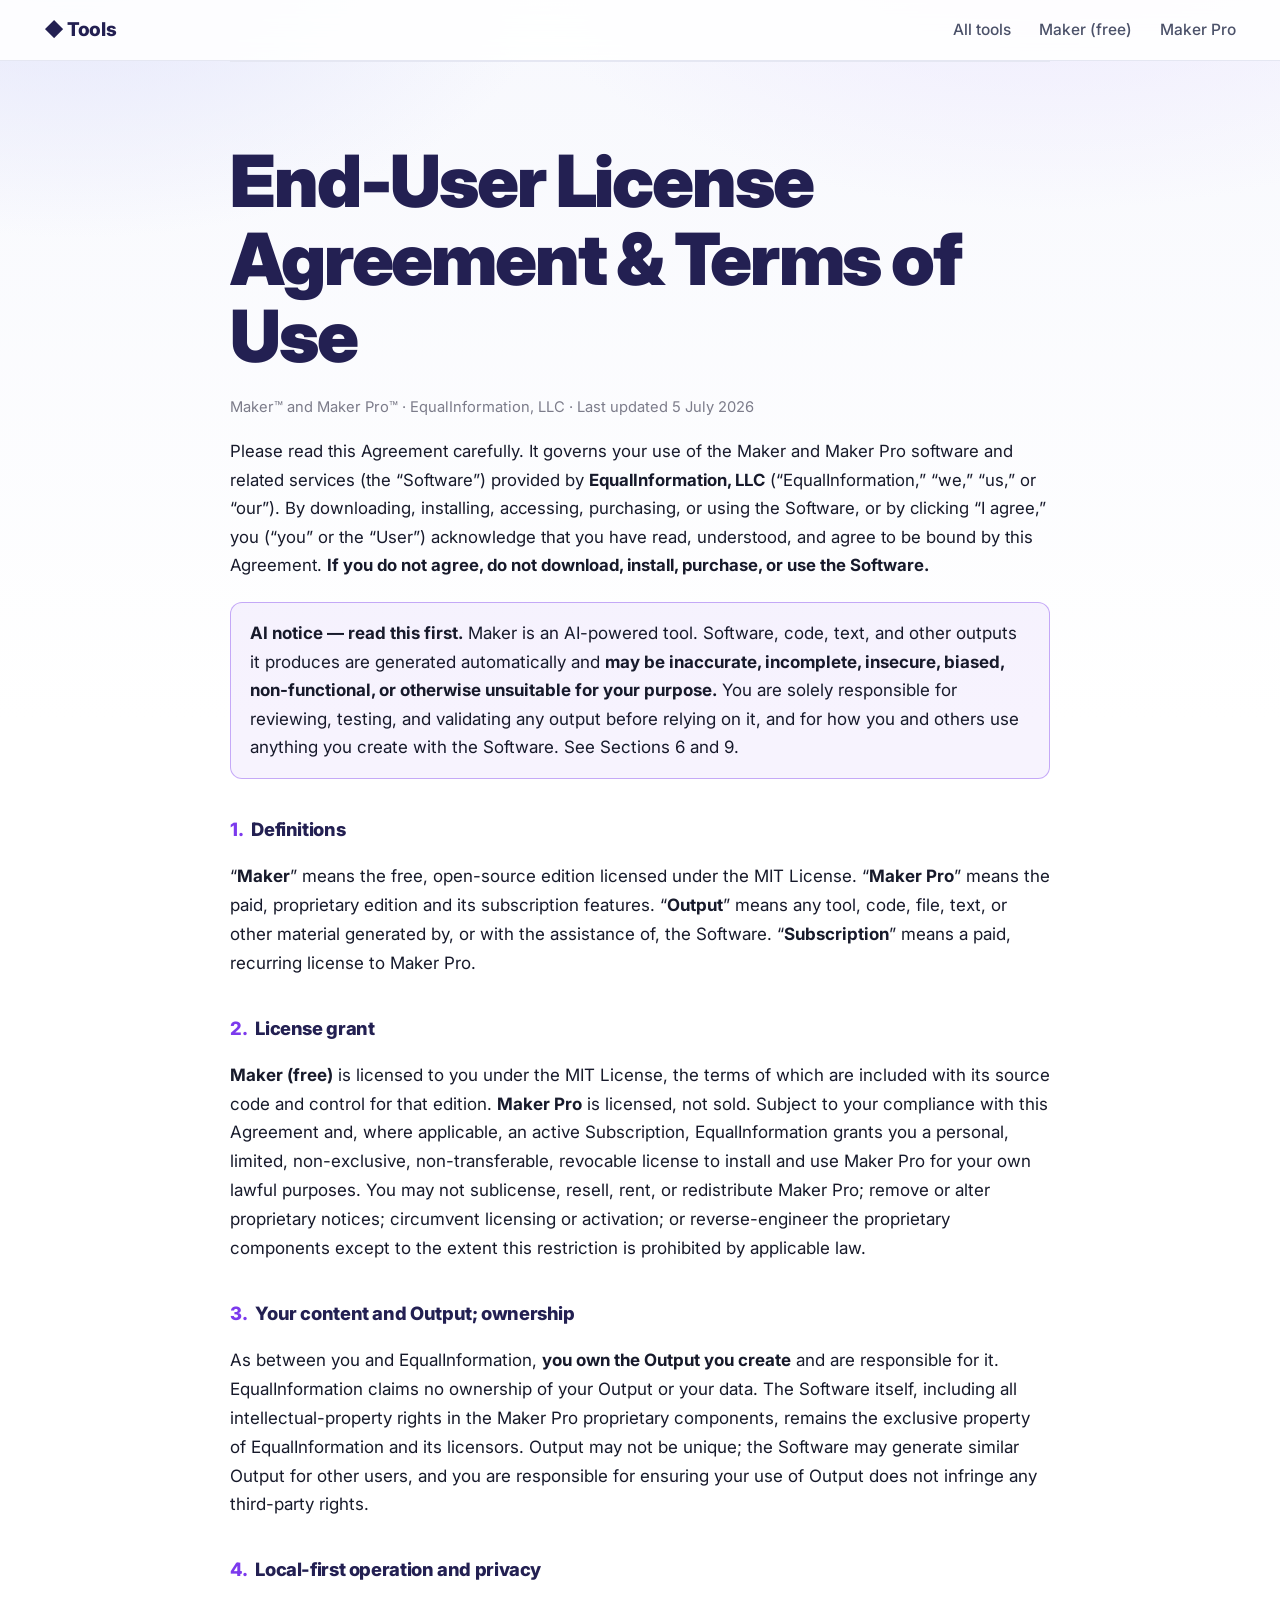
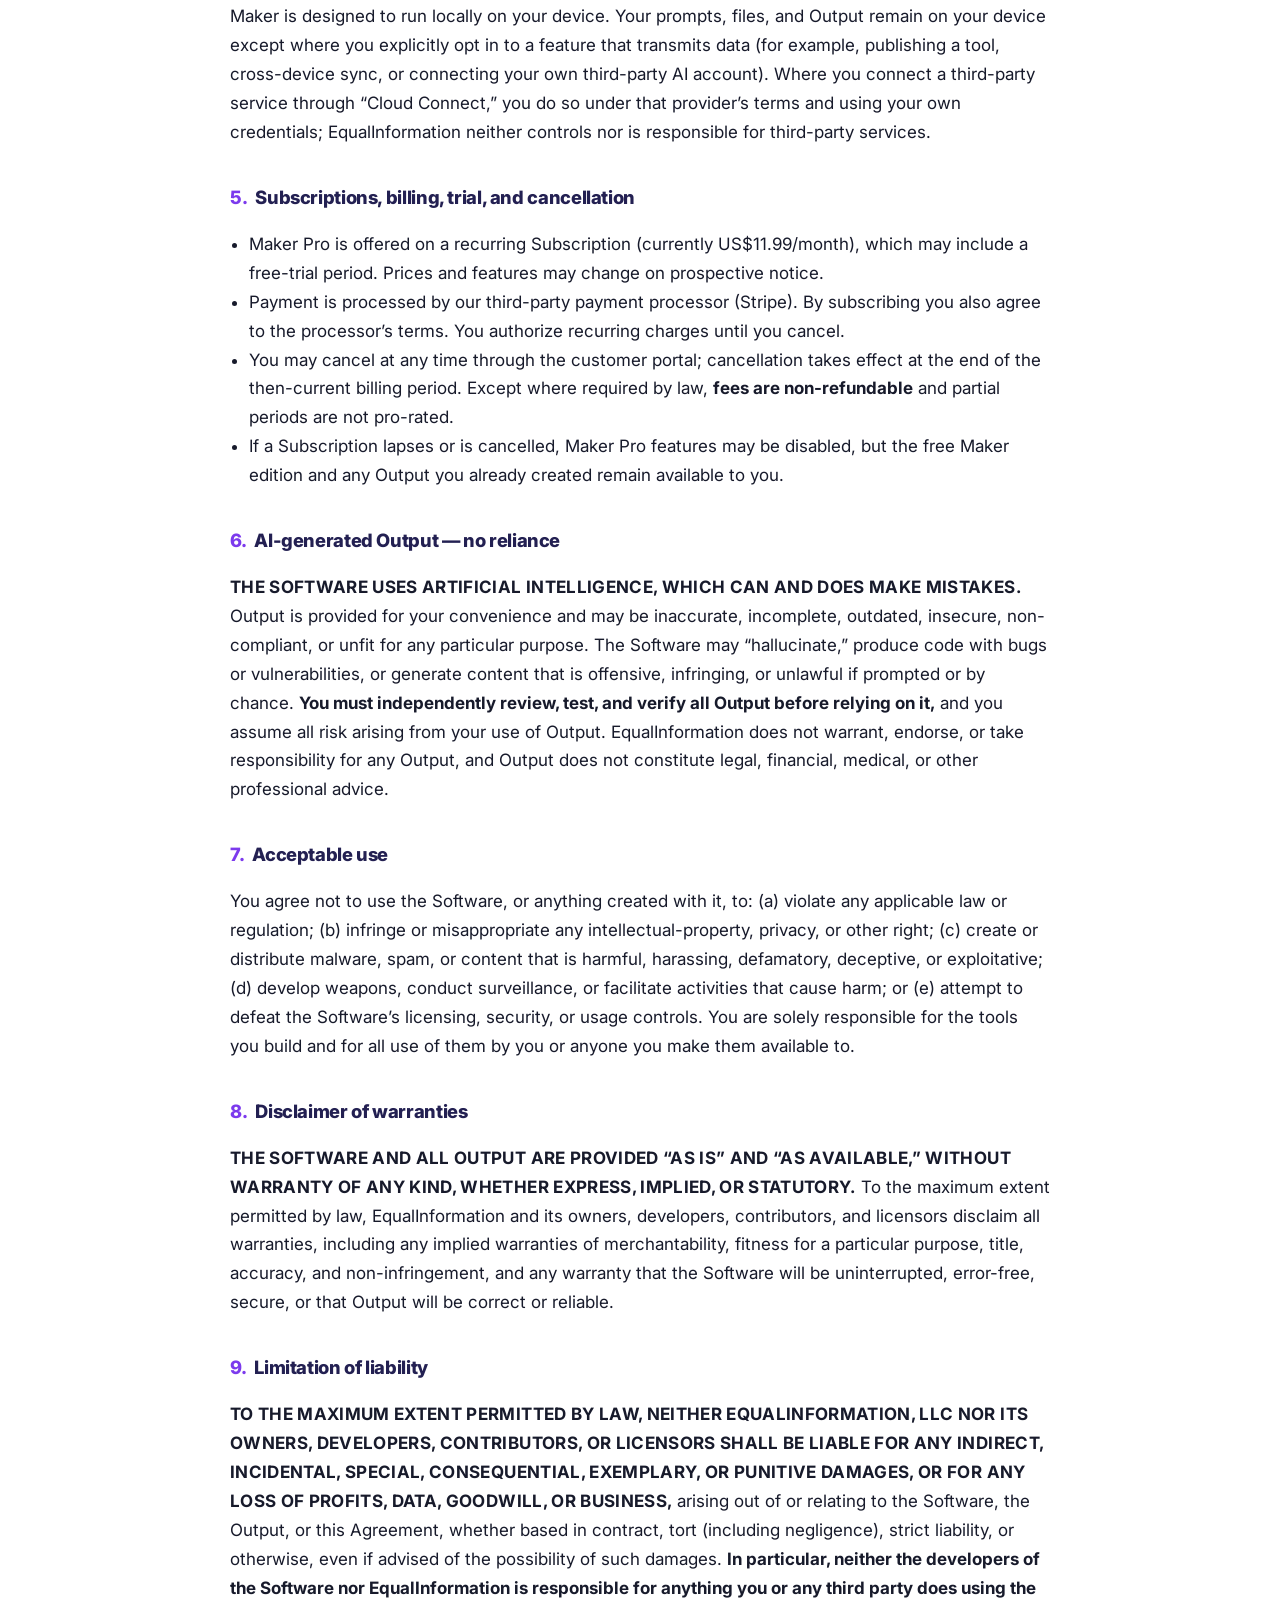
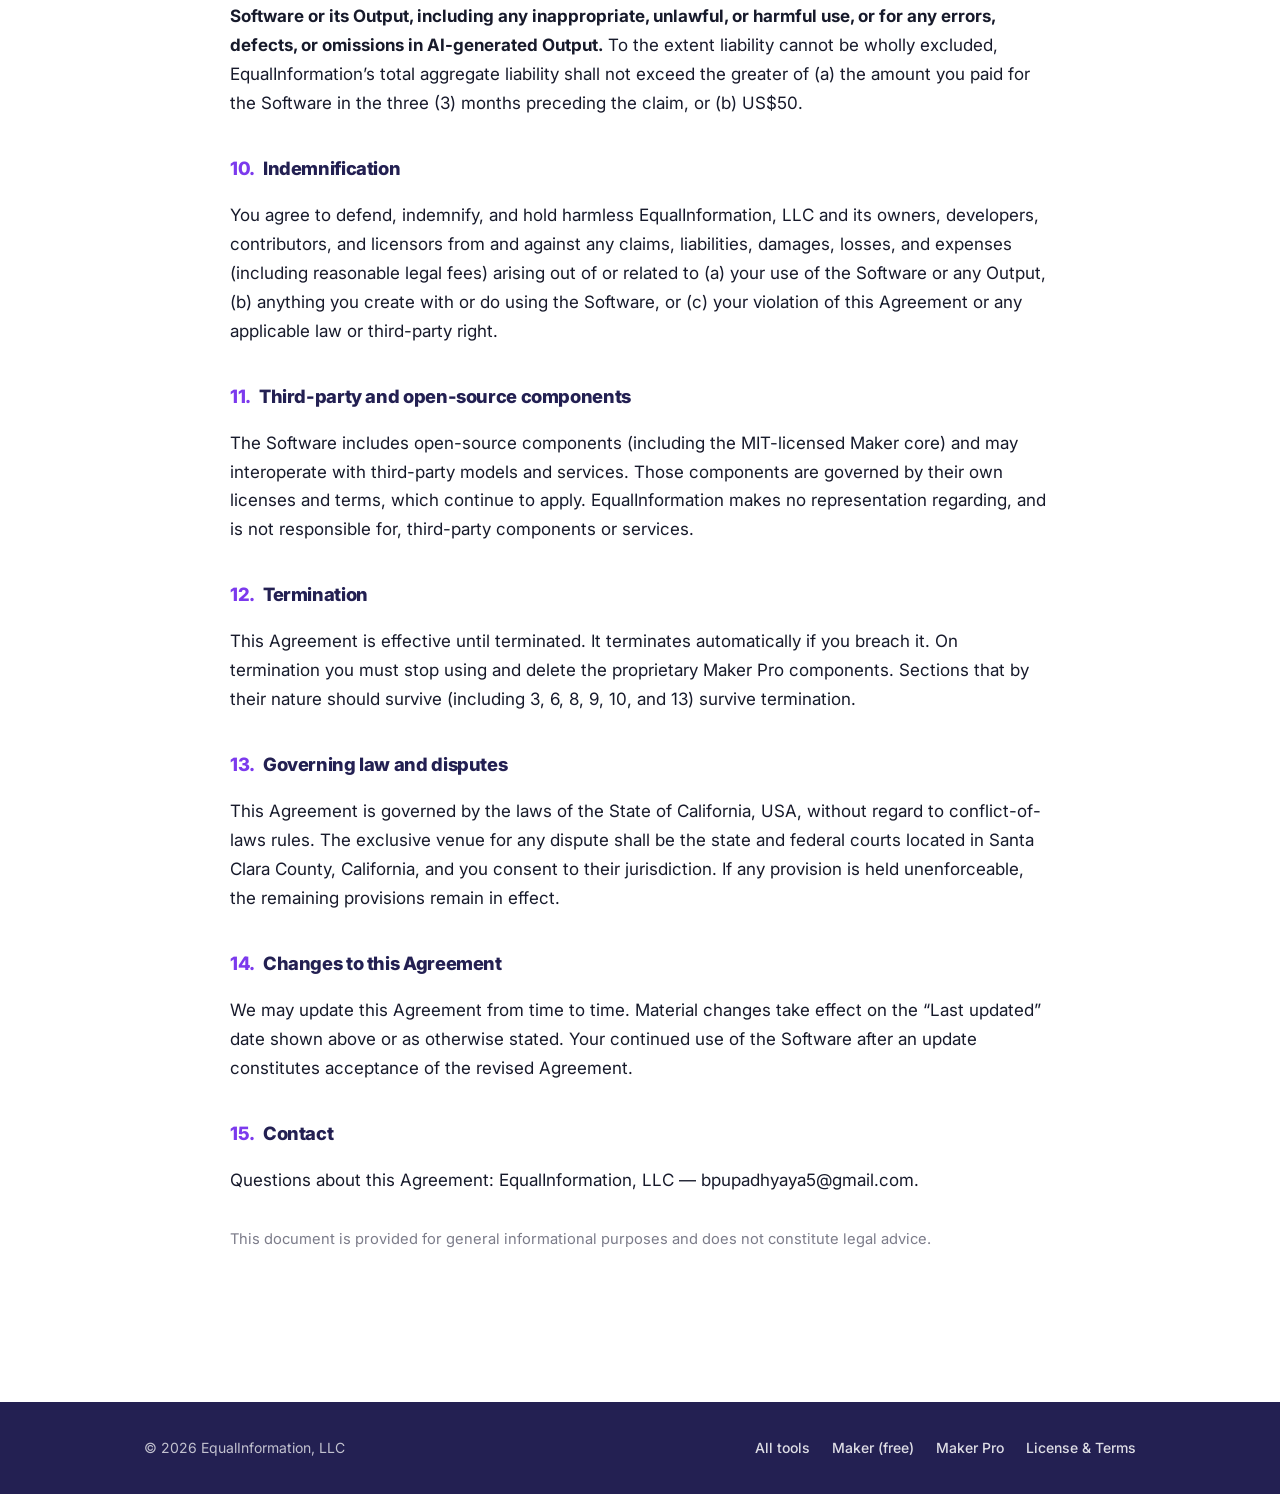
==== license.html @ f25baf40 "Add License Agreement & Terms (AI-first EULA) + link at purchase and in-app - license.html: professi" ====
<!doctype html>
<html lang="en">
<head>
  <meta charset="utf-8">
  <meta name="viewport" content="width=device-width, initial-scale=1">
  <title>Maker &amp; Maker Pro — License Agreement &amp; Terms</title>
  <meta name="description" content="End-User License Agreement and Terms of Use for Maker and Maker Pro by EqualInformation, LLC — including the AI-output disclaimer and limitation of liability.">
  <link rel="icon" href="data:image/svg+xml,%3Csvg xmlns='http://www.w3.org/2000/svg' viewBox='0 0 100 100'%3E%3Crect width='100' height='100' rx='22' fill='%234f46e5'/%3E%3Cpath d='M25 72V28l25 26 25-26v44' fill='none' stroke='white' stroke-width='9' stroke-linejoin='round' stroke-linecap='round'/%3E%3C/svg%3E">
  <link rel="preconnect" href="https://fonts.googleapis.com">
  <link rel="preconnect" href="https://fonts.gstatic.com" crossorigin>
  <link href="https://fonts.googleapis.com/css2?family=Inter:wght@400;500;600;700;800;900&display=swap" rel="stylesheet">
  <link rel="stylesheet" href="styles.css?v=3">
  <style>
    .legal { max-width: 820px; margin: 0 auto; }
    .legal h2 { margin-top: 2.2rem; font-size: 1.15rem; }
    .legal h2 .n { color: #7c3aed; margin-right: .5rem; }
    .legal p, .legal li { line-height: 1.7; }
    .legal ul { padding-left: 1.2rem; }
    .legal .lead { font-size: 1.05rem; }
    .legal .callout { border: 1px solid rgba(124,58,237,.4); background: rgba(124,58,237,.06);
      border-radius: 12px; padding: 1rem 1.2rem; margin: 1.4rem 0; }
    .legal .meta { color: #7c7c8a; font-size: .92rem; }
    .legal strong.caps { text-transform: uppercase; letter-spacing: .02em; }
  </style>
</head>
<body>
  <header class="nav">
    <a class="brand" href="/tools/">◆ Tools</a>
    <nav aria-label="Primary">
      <a href="index.html">All tools</a>
      <a href="maker.html">Maker (free)</a>
      <a href="maker-pro.html">Maker Pro</a>
    </nav>
  </header>

  <main>
    <section class="section legal">
      <h1>End-User License Agreement &amp; Terms of Use</h1>
      <p class="meta">Maker™ and Maker&nbsp;Pro™ · EqualInformation, LLC · Last updated 5 July 2026</p>

      <p class="lead">Please read this Agreement carefully. It governs your use of the Maker and
        Maker&nbsp;Pro software and related services (the “Software”) provided by
        <strong>EqualInformation, LLC</strong> (“EqualInformation,” “we,” “us,” or “our”). By
        downloading, installing, accessing, purchasing, or using the Software, or by clicking “I
        agree,” you (“you” or the “User”) acknowledge that you have read, understood, and agree to
        be bound by this Agreement. <strong>If you do not agree, do not download, install, purchase,
        or use the Software.</strong></p>

      <div class="callout">
        <strong>AI notice — read this first.</strong> Maker is an AI-powered tool. Software, code,
        text, and other outputs it produces are generated automatically and <strong>may be
        inaccurate, incomplete, insecure, biased, non-functional, or otherwise unsuitable for your
        purpose.</strong> You are solely responsible for reviewing, testing, and validating any
        output before relying on it, and for how you and others use anything you create with the
        Software. See Sections&nbsp;6 and&nbsp;9.
      </div>

      <h2><span class="n">1.</span>Definitions</h2>
      <p>“<strong>Maker</strong>” means the free, open-source edition licensed under the MIT License.
        “<strong>Maker&nbsp;Pro</strong>” means the paid, proprietary edition and its subscription
        features. “<strong>Output</strong>” means any tool, code, file, text, or other material
        generated by, or with the assistance of, the Software. “<strong>Subscription</strong>” means
        a paid, recurring license to Maker&nbsp;Pro.</p>

      <h2><span class="n">2.</span>License grant</h2>
      <p><strong>Maker (free)</strong> is licensed to you under the MIT License, the terms of which
        are included with its source code and control for that edition. <strong>Maker&nbsp;Pro</strong>
        is licensed, not sold. Subject to your compliance with this Agreement and, where applicable,
        an active Subscription, EqualInformation grants you a personal, limited, non-exclusive,
        non-transferable, revocable license to install and use Maker&nbsp;Pro for your own lawful
        purposes. You may not sublicense, resell, rent, or redistribute Maker&nbsp;Pro; remove or
        alter proprietary notices; circumvent licensing or activation; or reverse-engineer the
        proprietary components except to the extent this restriction is prohibited by applicable law.</p>

      <h2><span class="n">3.</span>Your content and Output; ownership</h2>
      <p>As between you and EqualInformation, <strong>you own the Output you create</strong> and are
        responsible for it. EqualInformation claims no ownership of your Output or your data. The
        Software itself, including all intellectual-property rights in the Maker&nbsp;Pro proprietary
        components, remains the exclusive property of EqualInformation and its licensors. Output may
        not be unique; the Software may generate similar Output for other users, and you are
        responsible for ensuring your use of Output does not infringe any third-party rights.</p>

      <h2><span class="n">4.</span>Local-first operation and privacy</h2>
      <p>Maker is designed to run locally on your device. Your prompts, files, and Output remain on
        your device except where you explicitly opt in to a feature that transmits data (for example,
        publishing a tool, cross-device sync, or connecting your own third-party AI account). Where
        you connect a third-party service through “Cloud Connect,” you do so under that provider’s
        terms and using your own credentials; EqualInformation neither controls nor is responsible
        for third-party services.</p>

      <h2><span class="n">5.</span>Subscriptions, billing, trial, and cancellation</h2>
      <ul>
        <li>Maker&nbsp;Pro is offered on a recurring Subscription (currently US$11.99/month), which
          may include a free-trial period. Prices and features may change on prospective notice.</li>
        <li>Payment is processed by our third-party payment processor (Stripe). By subscribing you
          also agree to the processor’s terms. You authorize recurring charges until you cancel.</li>
        <li>You may cancel at any time through the customer portal; cancellation takes effect at the
          end of the then-current billing period. Except where required by law, <strong>fees are
          non-refundable</strong> and partial periods are not pro-rated.</li>
        <li>If a Subscription lapses or is cancelled, Maker&nbsp;Pro features may be disabled, but the
          free Maker edition and any Output you already created remain available to you.</li>
      </ul>

      <h2><span class="n">6.</span>AI-generated Output — no reliance</h2>
      <p><strong class="caps">The Software uses artificial intelligence, which can and does make
        mistakes.</strong> Output is provided for your convenience and may be inaccurate, incomplete,
        outdated, insecure, non-compliant, or unfit for any particular purpose. The Software may
        “hallucinate,” produce code with bugs or vulnerabilities, or generate content that is
        offensive, infringing, or unlawful if prompted or by chance. <strong>You must independently
        review, test, and verify all Output before relying on it,</strong> and you assume all risk
        arising from your use of Output. EqualInformation does not warrant, endorse, or take
        responsibility for any Output, and Output does not constitute legal, financial, medical, or
        other professional advice.</p>

      <h2><span class="n">7.</span>Acceptable use</h2>
      <p>You agree not to use the Software, or anything created with it, to: (a) violate any
        applicable law or regulation; (b) infringe or misappropriate any intellectual-property,
        privacy, or other right; (c) create or distribute malware, spam, or content that is harmful,
        harassing, defamatory, deceptive, or exploitative; (d) develop weapons, conduct surveillance,
        or facilitate activities that cause harm; or (e) attempt to defeat the Software’s licensing,
        security, or usage controls. You are solely responsible for the tools you build and for all
        use of them by you or anyone you make them available to.</p>

      <h2><span class="n">8.</span>Disclaimer of warranties</h2>
      <p><strong class="caps">The Software and all Output are provided “as is” and “as available,”
        without warranty of any kind, whether express, implied, or statutory.</strong> To the
        maximum extent permitted by law, EqualInformation and its owners, developers, contributors,
        and licensors disclaim all warranties, including any implied warranties of merchantability,
        fitness for a particular purpose, title, accuracy, and non-infringement, and any warranty
        that the Software will be uninterrupted, error-free, secure, or that Output will be correct
        or reliable.</p>

      <h2><span class="n">9.</span>Limitation of liability</h2>
      <p><strong class="caps">To the maximum extent permitted by law, neither EqualInformation, LLC
        nor its owners, developers, contributors, or licensors shall be liable for any indirect,
        incidental, special, consequential, exemplary, or punitive damages, or for any loss of
        profits, data, goodwill, or business,</strong> arising out of or relating to the Software,
        the Output, or this Agreement, whether based in contract, tort (including negligence),
        strict liability, or otherwise, even if advised of the possibility of such damages.
        <strong>In particular, neither the developers of the Software nor EqualInformation is
        responsible for anything you or any third party does using the Software or its Output,
        including any inappropriate, unlawful, or harmful use, or for any errors, defects, or
        omissions in AI-generated Output.</strong> To the extent liability cannot be wholly
        excluded, EqualInformation’s total aggregate liability shall not exceed the greater of
        (a)&nbsp;the amount you paid for the Software in the three (3) months preceding the claim, or
        (b)&nbsp;US$50.</p>

      <h2><span class="n">10.</span>Indemnification</h2>
      <p>You agree to defend, indemnify, and hold harmless EqualInformation, LLC and its owners,
        developers, contributors, and licensors from and against any claims, liabilities, damages,
        losses, and expenses (including reasonable legal fees) arising out of or related to
        (a)&nbsp;your use of the Software or any Output, (b)&nbsp;anything you create with or do using
        the Software, or (c)&nbsp;your violation of this Agreement or any applicable law or
        third-party right.</p>

      <h2><span class="n">11.</span>Third-party and open-source components</h2>
      <p>The Software includes open-source components (including the MIT-licensed Maker core) and may
        interoperate with third-party models and services. Those components are governed by their own
        licenses and terms, which continue to apply. EqualInformation makes no representation
        regarding, and is not responsible for, third-party components or services.</p>

      <h2><span class="n">12.</span>Termination</h2>
      <p>This Agreement is effective until terminated. It terminates automatically if you breach it.
        On termination you must stop using and delete the proprietary Maker&nbsp;Pro components.
        Sections that by their nature should survive (including 3, 6, 8, 9, 10, and 13) survive
        termination.</p>

      <h2><span class="n">13.</span>Governing law and disputes</h2>
      <p>This Agreement is governed by the laws of the State of California, USA, without regard to
        conflict-of-laws rules. The exclusive venue for any dispute shall be the state and federal
        courts located in Santa Clara County, California, and you consent to their jurisdiction. If
        any provision is held unenforceable, the remaining provisions remain in effect.</p>

      <h2><span class="n">14.</span>Changes to this Agreement</h2>
      <p>We may update this Agreement from time to time. Material changes take effect on the “Last
        updated” date shown above or as otherwise stated. Your continued use of the Software after an
        update constitutes acceptance of the revised Agreement.</p>

      <h2><span class="n">15.</span>Contact</h2>
      <p>Questions about this Agreement: EqualInformation, LLC —
        <a href="mailto:bpupadhyaya5@gmail.com">bpupadhyaya5@gmail.com</a>.</p>

      <p class="meta" style="margin-top:2rem">This document is provided for general informational
        purposes and does not constitute legal advice.</p>
    </section>
  </main>

  <footer>
    <div class="foot-inner">
      <span>© 2026 EqualInformation, LLC</span>
      <nav aria-label="Footer">
        <a href="index.html">All tools</a>
        <a href="maker.html">Maker (free)</a>
        <a href="maker-pro.html">Maker Pro</a>
        <a href="license.html">License &amp; Terms</a>
      </nav>
    </div>
  </footer>
</body>
</html>
---- styles.css ----
/* EqualInformation Tools — brand stylesheet
   Light, professional. Palette: indigo (product) + violet (Pro) on paper. */

:root {
  --ink: #171a2b;
  --ink-soft: #4b5169;
  --ink-faint: #737a94;
  --indigo-900: #232052;
  --indigo-700: #3f3ac2;
  --indigo-600: #4f46e5;
  --indigo-100: #e5e7fb;
  --violet-700: #6d28d9;
  --violet-600: #7c3aed;
  --violet-100: #ede9fe;
  --green-700: #15803d;
  --green-100: #dcfce7;
  --paper: #ffffff;
  --paper-tint: #f7f8fd;
  --line: #e5e7f2;
  --radius: 16px;
  --shadow: 0 4px 24px rgba(35, 32, 82, 0.07);
  --shadow-lift: 0 14px 40px rgba(35, 32, 82, 0.13);
  --max: 1080px;
}
* { box-sizing: border-box; }
html { scroll-behavior: smooth; }
body {
  margin: 0;
  font-family: "Inter", system-ui, -apple-system, "Segoe UI", Roboto, sans-serif;
  font-size: 17px; line-height: 1.68;
  color: var(--ink);
  background: var(--paper);
  -webkit-font-smoothing: antialiased;
}
a { color: inherit; text-decoration: none; }
code {
  background: var(--paper-tint); border: 1px solid var(--line); border-radius: 6px;
  padding: 1px 6px; font-size: 0.88em; color: var(--indigo-700);
  font-family: ui-monospace, "SF Mono", Menlo, Consolas, monospace;
}
em { font-style: italic; }

/* nav */
.nav {
  position: sticky; top: 0; z-index: 10;
  display: flex; align-items: center; justify-content: space-between;
  padding: 14px clamp(18px, 5vw, 44px);
  background: rgba(255,255,255,0.88); backdrop-filter: blur(12px);
  border-bottom: 1px solid var(--line);
}
.brand { font-weight: 800; letter-spacing: -0.02em; font-size: 19px; color: var(--indigo-900); }
.nav nav { display: flex; gap: clamp(14px, 3vw, 28px); align-items: center; }
.nav nav a { color: var(--ink-soft); font-size: 15.5px; font-weight: 500; }
.nav nav a:hover { color: var(--indigo-600); }

main { max-width: var(--max); margin: 0 auto; padding: 0 clamp(18px, 5vw, 44px); }

/* hero */
.hero {
  padding: clamp(64px, 11vw, 118px) 0 clamp(44px, 7vw, 72px);
  position: relative;
}
body::before {
  content: ""; position: absolute; inset: 0 0 auto 0; height: 720px; z-index: -1;
  background:
    radial-gradient(900px 480px at 82% -12%, var(--violet-100) 0%, transparent 62%),
    radial-gradient(820px 460px at 6% -4%, var(--indigo-100) 0%, transparent 58%),
    linear-gradient(180deg, var(--paper-tint), var(--paper));
}
.eyebrow {
  display: inline-block; font-size: 12.5px; font-weight: 700; letter-spacing: 0.09em;
  text-transform: uppercase; color: var(--indigo-700);
  background: var(--indigo-100); border-radius: 999px; padding: 5px 15px; margin: 0 0 18px;
}
h1 {
  font-size: clamp(42px, 7vw, 72px); line-height: 1.08; letter-spacing: -0.03em;
  margin: 0 0 20px; font-weight: 900; color: var(--indigo-900);
}
.grad {
  background: linear-gradient(100deg, var(--indigo-600), var(--violet-600));
  -webkit-background-clip: text; background-clip: text; color: transparent;
}
.lede { font-size: clamp(18px, 2.5vw, 23px); color: var(--ink-soft); max-width: 640px; margin: 0 0 30px; }
.cta { display: flex; gap: 12px; flex-wrap: wrap; }
.btn {
  display: inline-block; padding: 14px 28px; border-radius: 12px; font-weight: 700; font-size: 16px;
  border: 1px solid transparent; transition: transform .13s, box-shadow .13s, background .13s, border-color .13s;
}
.btn.primary { background: var(--indigo-600); color: #fff; box-shadow: 0 8px 26px rgba(79,70,229,0.30); }
.btn.primary:hover { background: var(--indigo-700); transform: translateY(-2px); box-shadow: 0 12px 32px rgba(79,70,229,0.38); }
.btn.ghost { border-color: var(--line); color: var(--indigo-900); background: #fff; box-shadow: var(--shadow); }
.btn.ghost:hover { border-color: var(--indigo-600); color: var(--indigo-700); transform: translateY(-2px); }

/* sections */
.section { padding: clamp(48px, 7vw, 80px) 0; border-top: 1px solid var(--line); }
.section h2 {
  font-size: clamp(30px, 4.5vw, 42px); letter-spacing: -0.02em; margin: 0 0 10px;
  font-weight: 800; color: var(--indigo-900);
}
.section h2 + .grid, .section h2 + p + .grid { margin-top: 28px; }
.muted { color: var(--ink-soft); max-width: 720px; margin: 0 0 8px; }
.center { text-align: center; margin-left: auto; margin-right: auto; }

/* grid + cards */
.grid { display: grid; grid-template-columns: repeat(2, 1fr); gap: 22px; }
.grid.three { grid-template-columns: repeat(3, 1fr); }
@media (max-width: 860px) { .grid.three { grid-template-columns: repeat(2, 1fr); } }
@media (max-width: 640px) { .grid, .grid.three { grid-template-columns: 1fr; } }

.card {
  display: block; padding: 28px; border-radius: var(--radius); border: 1px solid var(--line);
  background: #fff; box-shadow: var(--shadow);
  transition: transform .14s, border-color .14s, box-shadow .14s;
}
.card:hover { transform: translateY(-4px); border-color: rgba(79,70,229,0.45); box-shadow: var(--shadow-lift); }
.card.soon { background: var(--paper-tint); box-shadow: none; }
.card.soon:hover { transform: none; border-color: var(--line); }
.card.wide { grid-column: 1 / -1; }
.card h3 { margin: 4px 0 8px; font-size: 24px; font-weight: 800; letter-spacing: -0.01em; color: var(--indigo-900); }
.card p { color: var(--ink-soft); margin: 0 0 16px; font-size: 16.5px; }
.card-top { display: flex; align-items: center; justify-content: space-between; margin-bottom: 16px; }
.card-link { color: var(--indigo-600); font-weight: 700; font-size: 15px; }
.card-link.dim { color: var(--ink-faint); }

.logo {
  display: grid; place-items: center; width: 46px; height: 46px; border-radius: 12px;
  font-weight: 800; font-size: 22px; color: #fff;
  background: linear-gradient(135deg, var(--indigo-600), var(--violet-600));
  box-shadow: 0 6px 18px rgba(79,70,229,0.3);
}
.logo.dim { background: #fff; border: 1px solid var(--line); color: var(--ink-faint); box-shadow: none; }
.logo.big { width: 78px; height: 78px; border-radius: 20px; font-size: 38px; margin: 0 auto 20px; }

.badges { display: flex; gap: 6px; flex-wrap: wrap; }
.badges.center { justify-content: center; margin-bottom: 18px; }
.badge {
  font-size: 13px; font-weight: 600; letter-spacing: 0.02em; padding: 4px 12px;
  border-radius: 999px; border: 1px solid var(--line); color: var(--ink-soft); background: #fff;
}
.badge.free { color: var(--green-700); border-color: transparent; background: var(--green-100); }
.badge.pro { color: var(--violet-700); border-color: transparent; background: var(--violet-100); }

/* values */
.value {
  padding: 24px; border-radius: var(--radius); border: 1px solid var(--line);
  background: #fff; box-shadow: var(--shadow);
}
.value h4 { margin: 0 0 8px; font-size: 18.5px; font-weight: 700; color: var(--indigo-900); }
.value p { margin: 0; color: var(--ink-soft); font-size: 16px; }

/* product page */
.hero.product { text-align: center; padding-bottom: clamp(32px, 5vw, 56px); }
.hero.product .lede { margin-left: auto; margin-right: auto; }
.hero.product .cta { justify-content: center; }

/* download */
.download .grid { margin-top: 26px; }
.dl {
  display: block; text-align: center; padding: 28px 22px; border-radius: var(--radius);
  border: 1px solid var(--line); background: #fff; box-shadow: var(--shadow);
  transition: transform .14s, border-color .14s, box-shadow .14s;
}
.dl:hover { transform: translateY(-3px); border-color: rgba(79,70,229,0.45); box-shadow: var(--shadow-lift); }
.dl .os {
  display: grid; place-items: center; width: 44px; height: 44px; margin: 0 auto 12px;
  border-radius: 12px; background: var(--indigo-100); font-size: 21px;
}
.dl h4 { margin: 0 0 4px; font-size: 20px; font-weight: 700; color: var(--indigo-900); }
.dl p { margin: 0 0 14px; color: var(--ink-soft); font-size: 15px; }
.note { margin-top: 22px; font-size: 15px; color: var(--ink-faint); max-width: 680px; }
.note a { color: var(--indigo-600); font-weight: 600; }
.muted a { color: var(--indigo-600); font-weight: 600; }

/* pro banner */
.pro-card {
  display: block; text-align: center; padding: 48px 32px; border-radius: 20px;
  background: linear-gradient(120deg, var(--indigo-900), var(--violet-700));
  color: #fff; box-shadow: 0 18px 50px rgba(35,32,82,0.28);
  transition: transform .14s, box-shadow .14s;
}
a.pro-card:hover { transform: translateY(-3px); box-shadow: 0 24px 60px rgba(35,32,82,0.36); }
.pro-card .badge.pro { background: rgba(255,255,255,0.16); color: #e9d5ff; }
.pro-card h3 { font-size: 30px; margin: 14px 0 10px; font-weight: 800; letter-spacing: -0.01em; }
.pro-card p { color: rgba(255,255,255,0.85); max-width: 640px; margin: 0 auto 18px; }
.pro-card strong { color: #fff; }
.pro-card .card-link { color: #dcd2ff; }

/* pro identity */
.pro-logo { background: linear-gradient(135deg, var(--violet-600), #c026d3); box-shadow: 0 6px 18px rgba(124,58,237,0.32); }
.pro-grad { background: linear-gradient(100deg, var(--violet-600), #c026d3); -webkit-background-clip: text; background-clip: text; color: transparent; }
.pro-btn { background: var(--violet-600); box-shadow: 0 8px 26px rgba(124,58,237,0.32); }
.pro-btn:hover { background: var(--violet-700); box-shadow: 0 12px 32px rgba(124,58,237,0.4); }
.pro-link { color: var(--violet-600); }
.card.pro-card-mini:hover { border-color: rgba(124,58,237,0.5); }
.badge.soon-badge { color: var(--ink-soft); }

/* feature group subheads */
.subhead {
  display: table; margin: 36px 0 16px; font-size: 12.5px; letter-spacing: 0.09em;
  text-transform: uppercase; color: var(--violet-700); font-weight: 700;
  background: var(--violet-100); border-radius: 999px; padding: 5px 15px;
}

/* code block */
.code-block {
  max-width: 640px; margin: 22px auto 16px; padding: 20px 24px; border-radius: 14px;
  background: #191d33; overflow-x: auto; text-align: left;
  box-shadow: 0 14px 36px rgba(35,32,82,0.22);
}
.code-block code {
  display: block; background: none; border: 0; padding: 0; font-size: 14px; line-height: 1.75;
  color: #7ee787; white-space: pre;
}

/* pricing */
.plans { align-items: stretch; margin-top: 28px; }
.plan {
  display: flex; flex-direction: column; padding: 32px 28px; border-radius: var(--radius);
  border: 1px solid var(--line); background: #fff; box-shadow: var(--shadow);
}
.plan.hot { border-color: rgba(124,58,237,0.5); box-shadow: 0 18px 48px rgba(124,58,237,0.16); position: relative; }
.plan .badge { align-self: flex-start; margin-bottom: 10px; }
.plan h3 { margin: 0 0 6px; font-size: 23px; font-weight: 800; color: var(--indigo-900); }
.plan .price { font-size: 40px; font-weight: 900; letter-spacing: -0.03em; margin: 0 0 16px; color: var(--indigo-900); }
.plan .price span { font-size: 14px; font-weight: 500; color: var(--ink-faint); letter-spacing: 0; }
.plan ul { list-style: none; margin: 0 0 24px; padding: 0; color: var(--ink-soft); font-size: 16px; flex: 1; }
.plan ul li { padding: 6px 0 6px 28px; position: relative; }
.plan ul li::before { content: "✓"; position: absolute; left: 2px; color: var(--green-700); font-weight: 800; }
.plan.hot ul li::before { color: var(--violet-600); }
.btn.full { display: block; text-align: center; }

/* footer */
footer { background: var(--indigo-900); margin-top: 56px; }
.foot-inner {
  max-width: var(--max); margin: 0 auto; padding: 34px clamp(18px, 5vw, 44px);
  display: flex; align-items: center; justify-content: space-between;
  color: rgba(255,255,255,0.72); font-size: 14px; flex-wrap: wrap; gap: 14px;
}
.foot-inner nav { display: flex; gap: 22px; }
.foot-inner a { color: rgba(255,255,255,0.85); font-weight: 500; }
.foot-inner a:hover { color: #fff; }
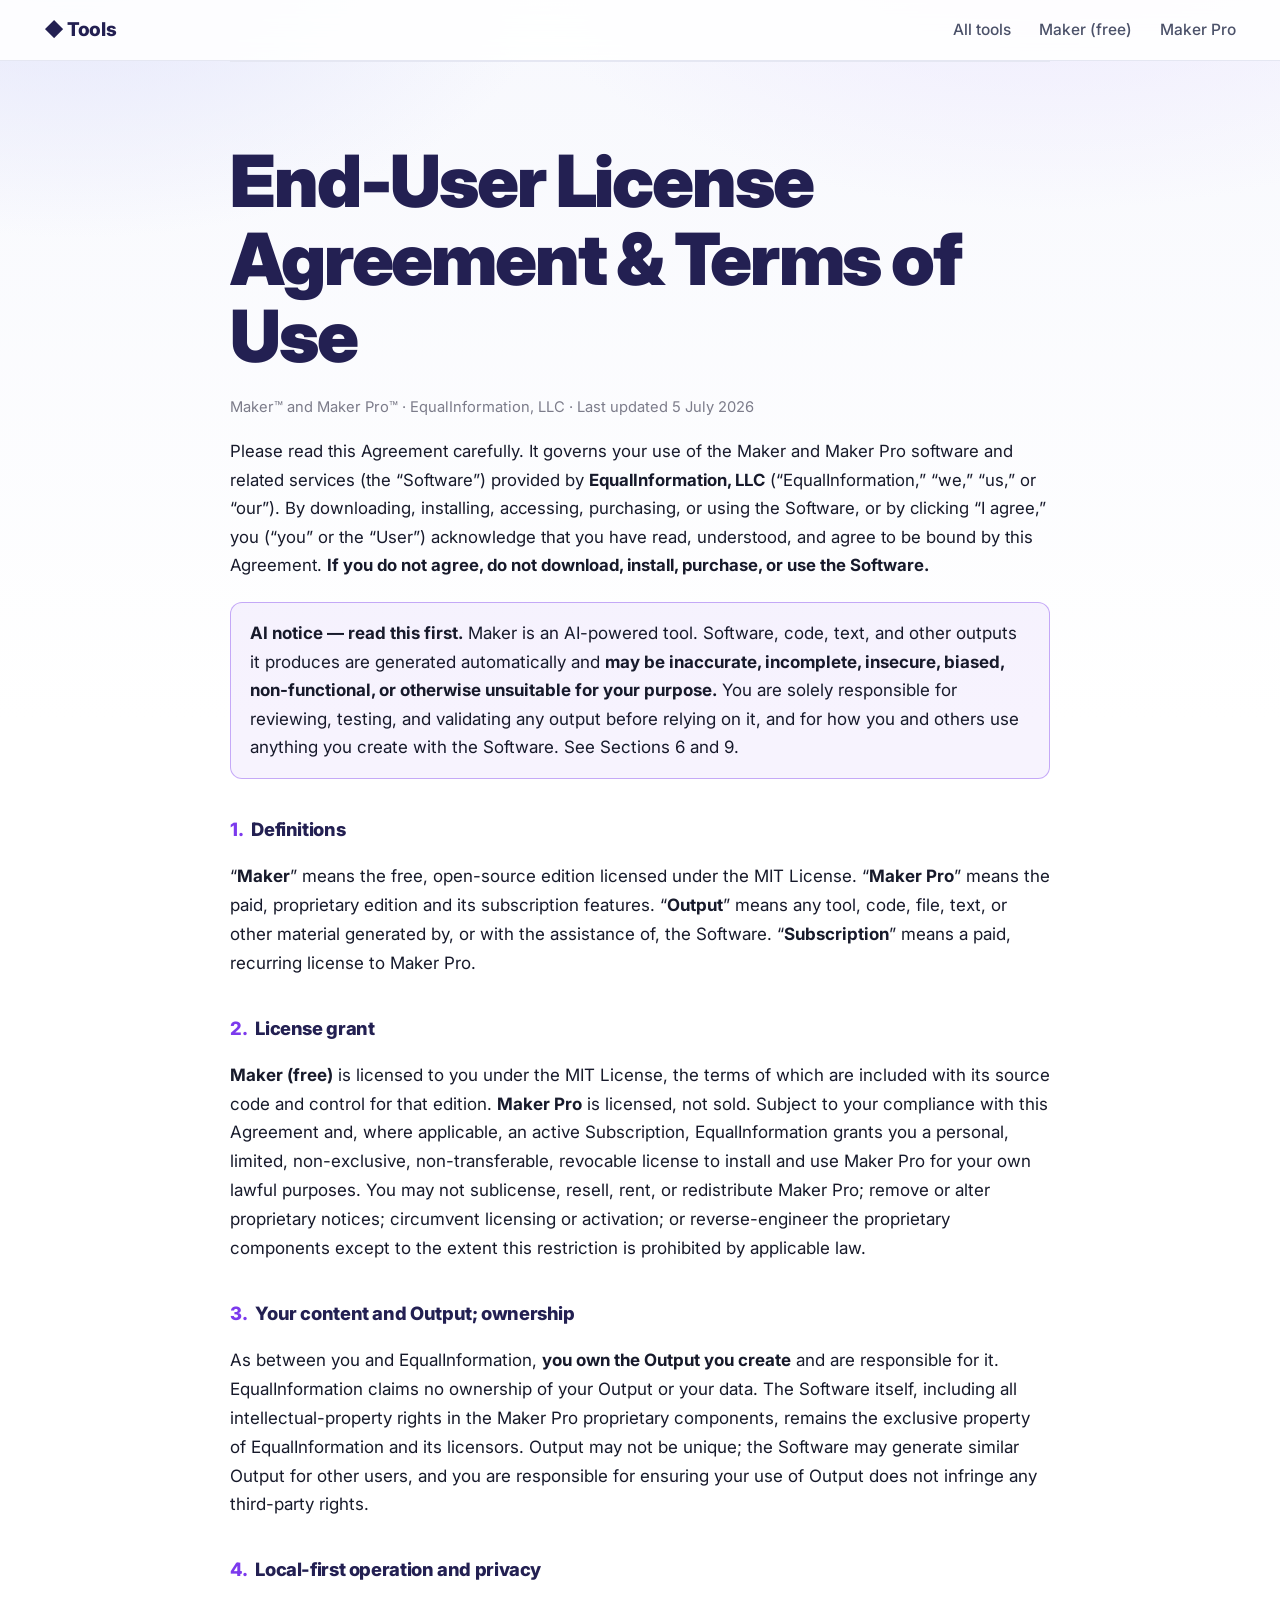
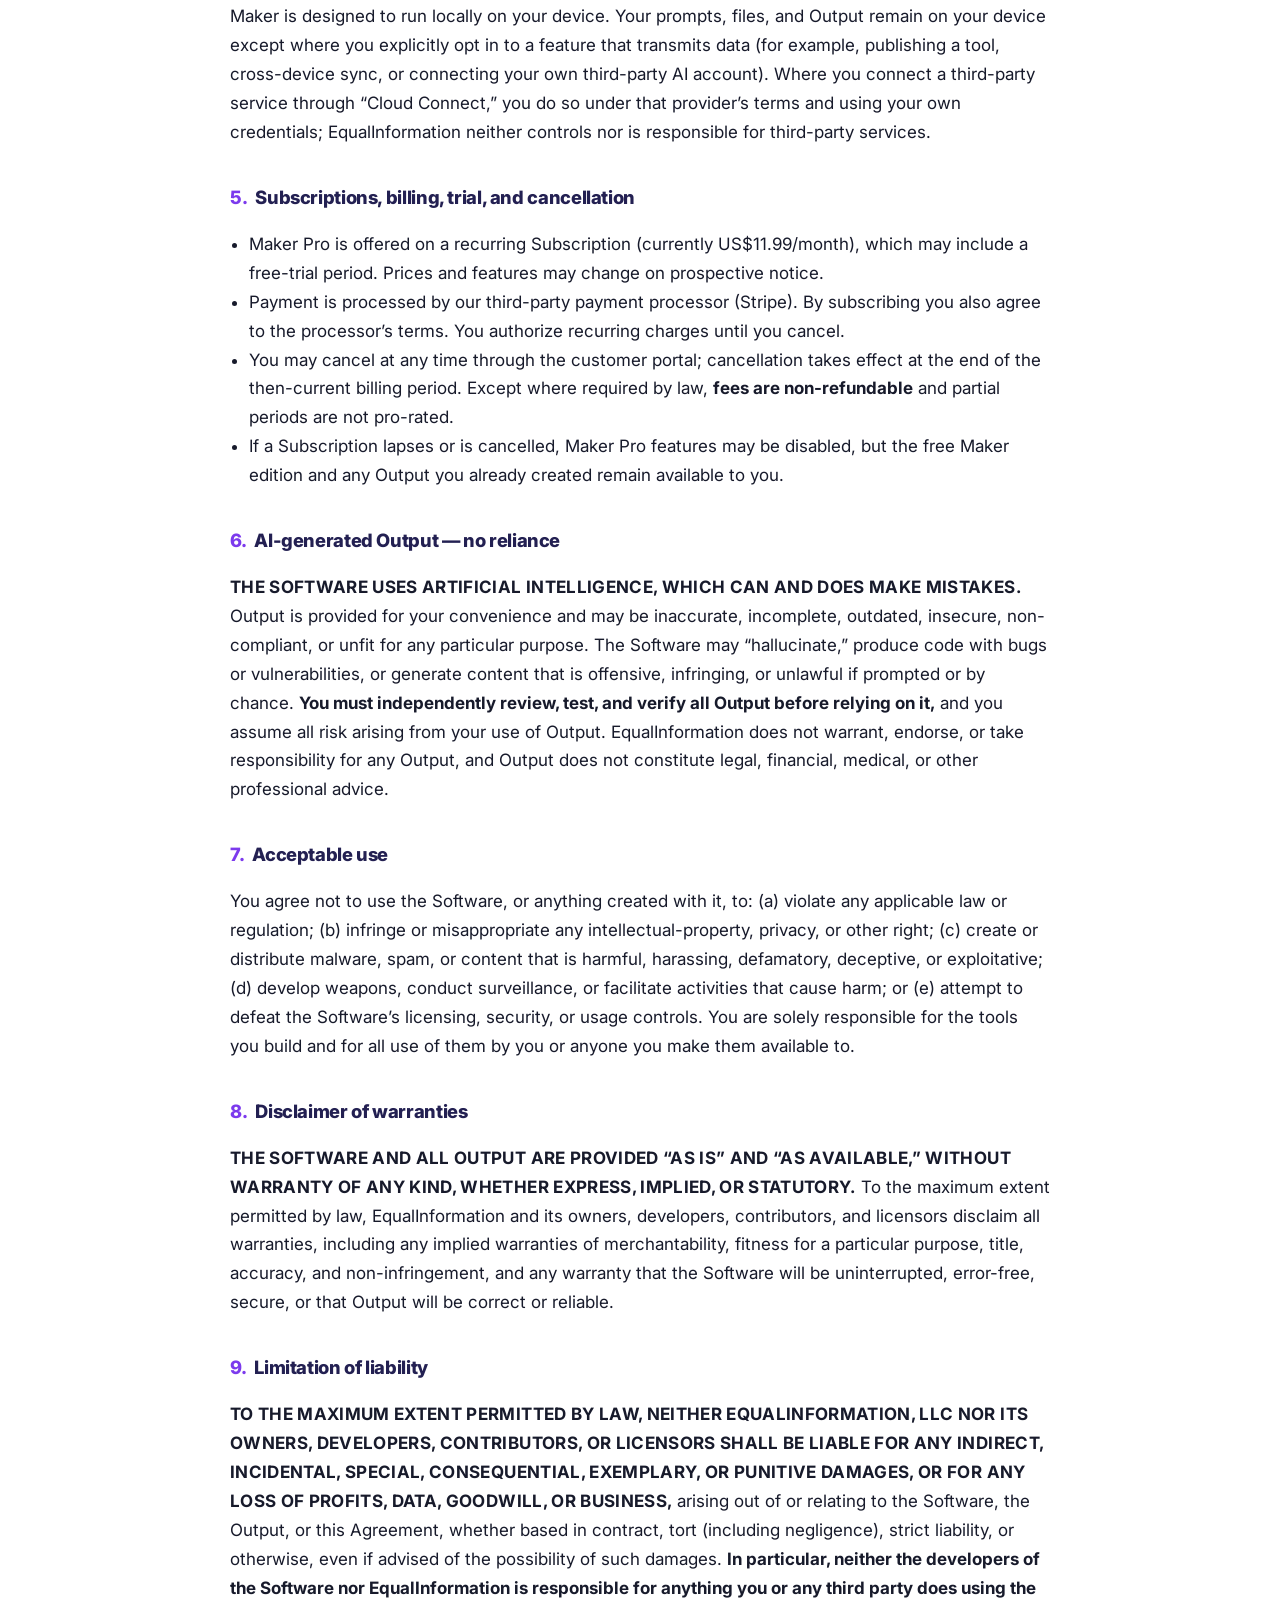
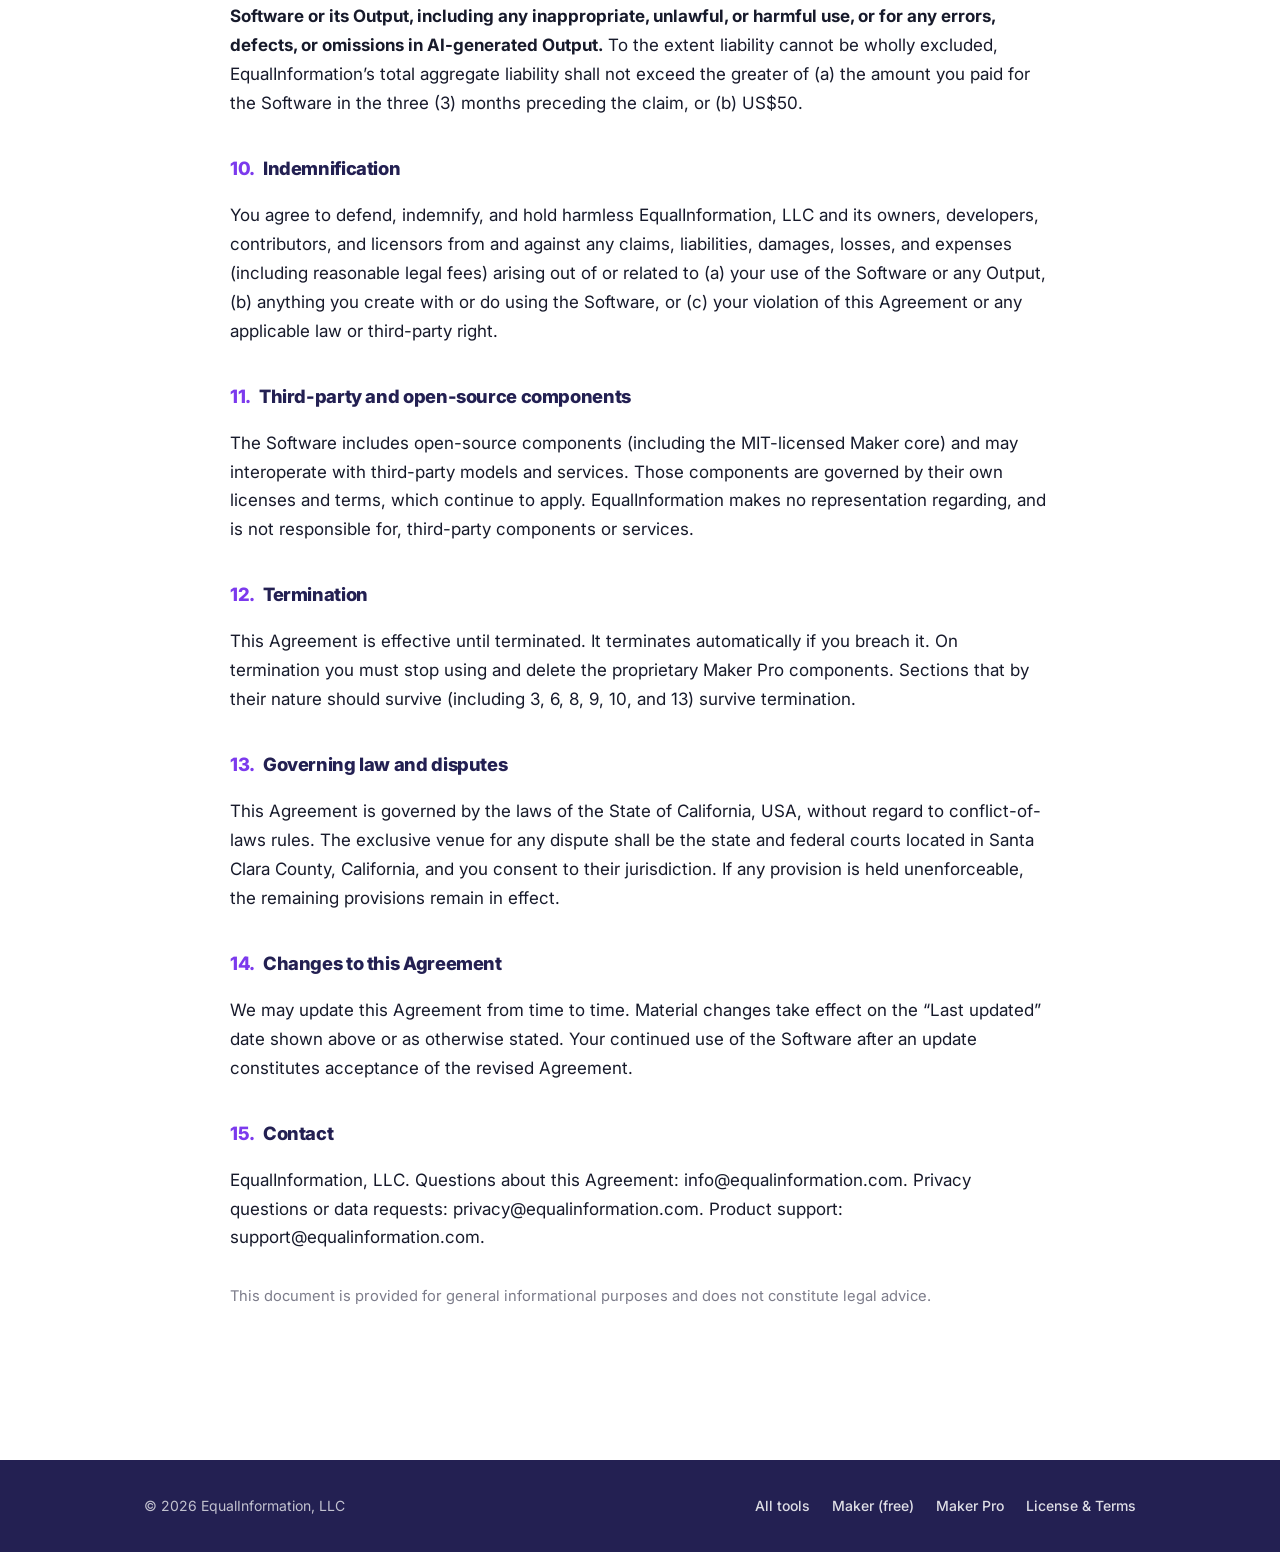
==== commit be1420a4: "Use EqualInformation emails, not a personal gmail license.html contact → info@ (agreement), privacy@" ====
--- a/license.html
+++ b/license.html
@@ -177,8 +177,10 @@
         update constitutes acceptance of the revised Agreement.</p>
 
       <h2><span class="n">15.</span>Contact</h2>
-      <p>Questions about this Agreement: EqualInformation, LLC —
-        <a href="mailto:bpupadhyaya5@gmail.com">bpupadhyaya5@gmail.com</a>.</p>
+      <p>EqualInformation, LLC. Questions about this Agreement:
+        <a href="mailto:info@equalinformation.com">info@equalinformation.com</a>. Privacy questions
+        or data requests: <a href="mailto:privacy@equalinformation.com">privacy@equalinformation.com</a>.
+        Product support: <a href="mailto:support@equalinformation.com">support@equalinformation.com</a>.</p>
 
       <p class="meta" style="margin-top:2rem">This document is provided for general informational
         purposes and does not constitute legal advice.</p>
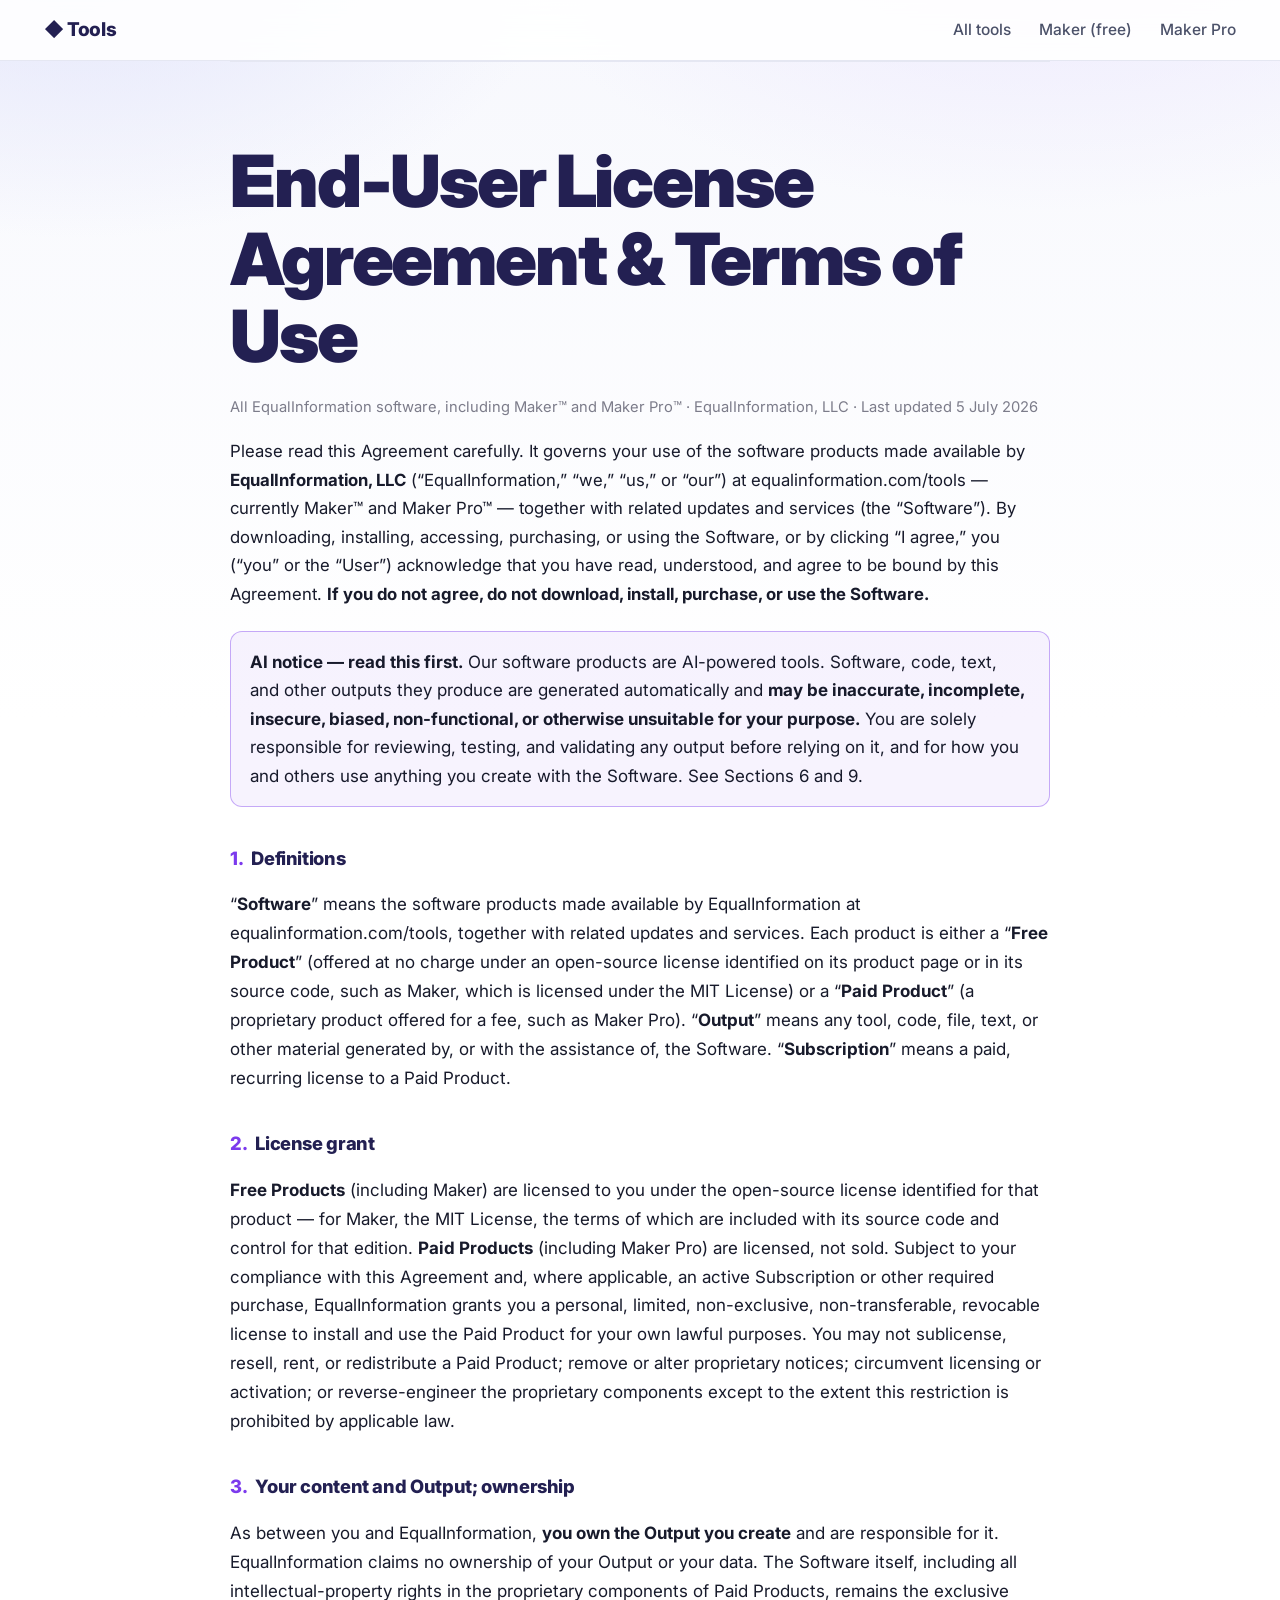
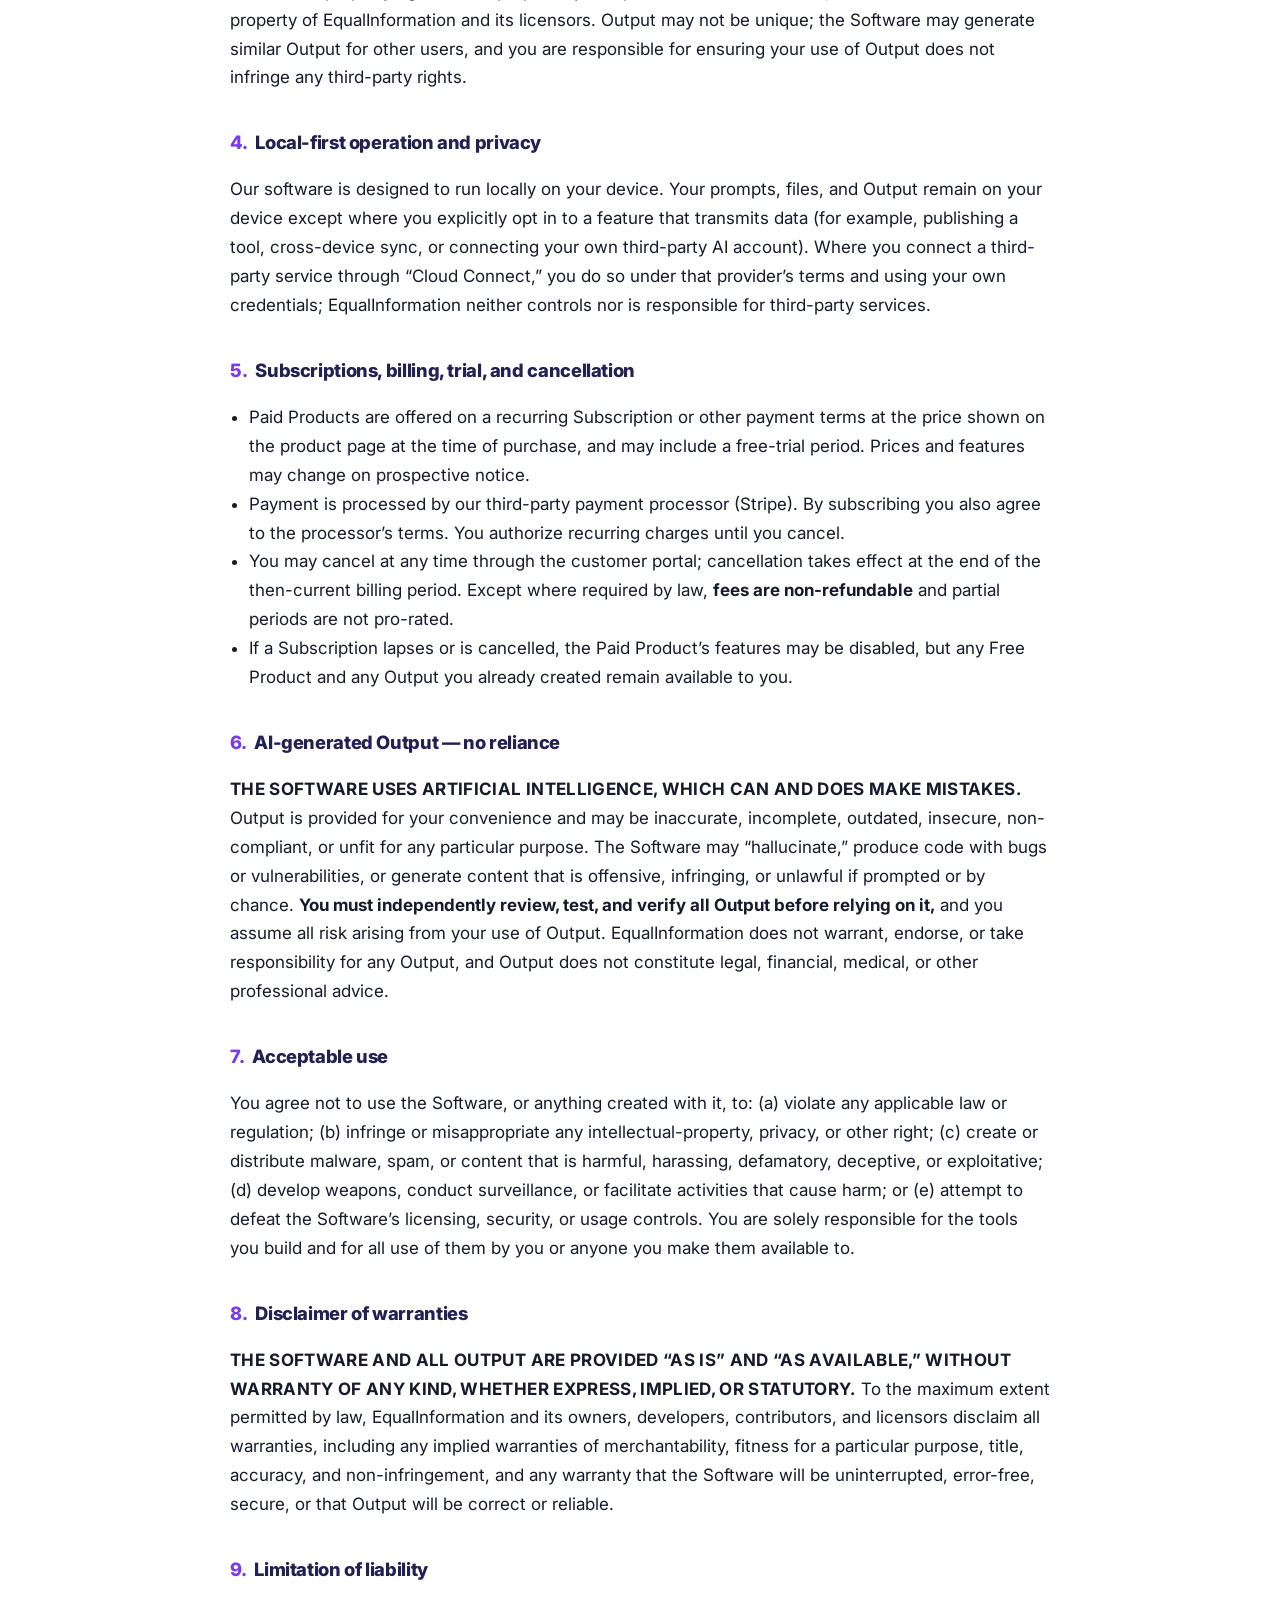
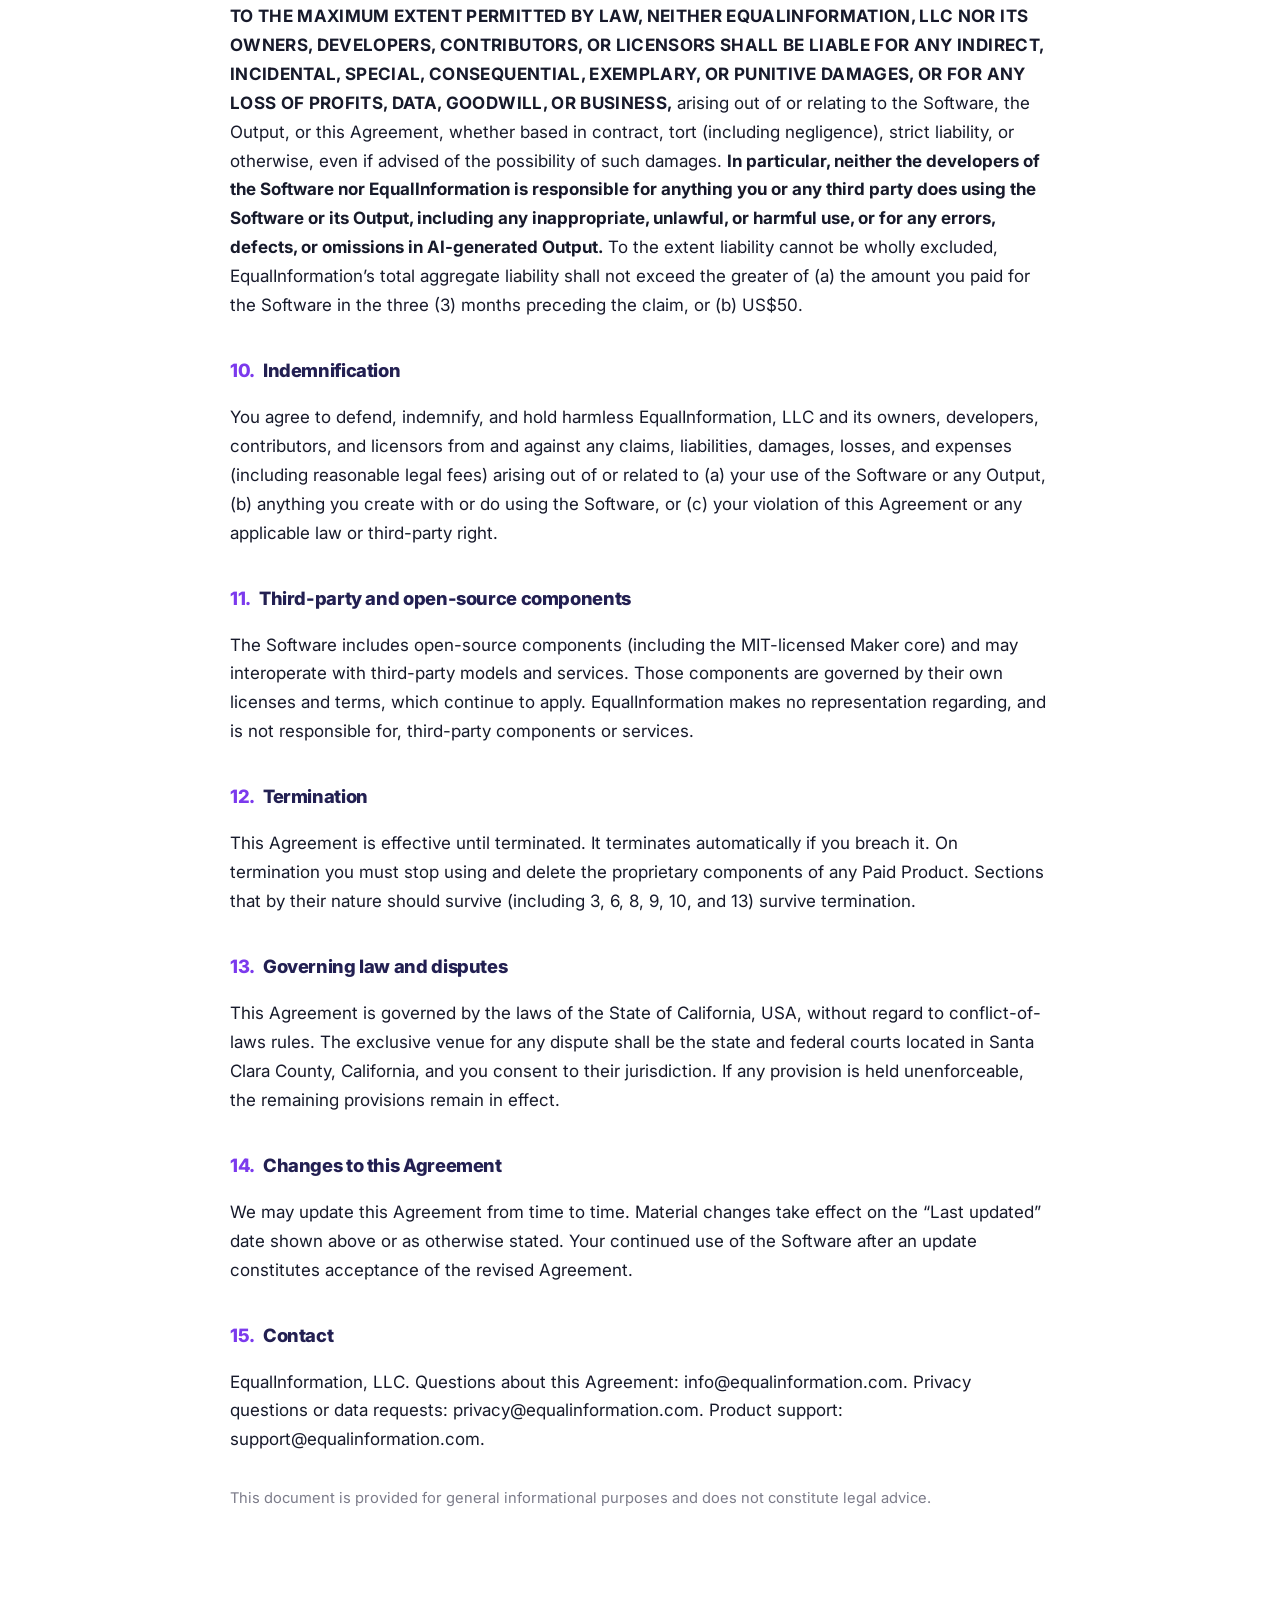
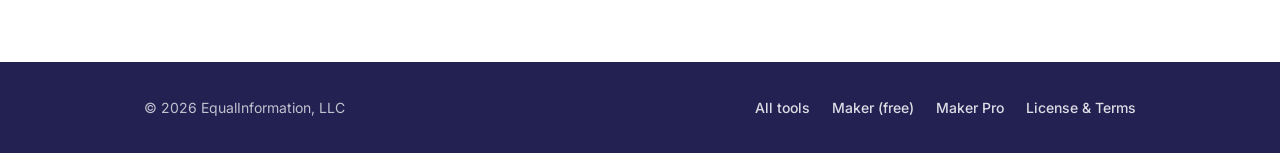
==== commit b817deb6: "Generalize EULA to cover all EqualInformation products Free Product / Paid Product structure with Ma" ====
--- a/license.html
+++ b/license.html
@@ -3,8 +3,8 @@
 <head>
   <meta charset="utf-8">
   <meta name="viewport" content="width=device-width, initial-scale=1">
-  <title>Maker &amp; Maker Pro — License Agreement &amp; Terms</title>
-  <meta name="description" content="End-User License Agreement and Terms of Use for Maker and Maker Pro by EqualInformation, LLC — including the AI-output disclaimer and limitation of liability.">
+  <title>EqualInformation Software — License Agreement &amp; Terms</title>
+  <meta name="description" content="End-User License Agreement and Terms of Use for EqualInformation, LLC software, including Maker and Maker Pro — with the AI-output disclaimer and limitation of liability.">
   <link rel="icon" href="data:image/svg+xml,%3Csvg xmlns='http://www.w3.org/2000/svg' viewBox='0 0 100 100'%3E%3Crect width='100' height='100' rx='22' fill='%234f46e5'/%3E%3Cpath d='M25 72V28l25 26 25-26v44' fill='none' stroke='white' stroke-width='9' stroke-linejoin='round' stroke-linecap='round'/%3E%3C/svg%3E">
   <link rel="preconnect" href="https://fonts.googleapis.com">
   <link rel="preconnect" href="https://fonts.gstatic.com" crossorigin>
@@ -21,7 +21,16 @@
       border-radius: 12px; padding: 1rem 1.2rem; margin: 1.4rem 0; }
     .legal .meta { color: #7c7c8a; font-size: .92rem; }
     .legal strong.caps { text-transform: uppercase; letter-spacing: .02em; }
+    html.embedded .nav, html.embedded footer { display: none; }
+    html.embedded .section { padding-top: 1.2rem; padding-bottom: 1.2rem; }
+    html.embedded .legal h1 { font-size: 1.5rem; }
   </style>
+  <script>
+    // Embed mode: hide site chrome when shown inside the license modal iframe.
+    if (location.search.includes("embed=1") || window.self !== window.top) {
+      document.documentElement.classList.add("embedded");
+    }
+  </script>
 </head>
 <body>
   <header class="nav">
@@ -36,19 +45,21 @@
   <main>
     <section class="section legal">
       <h1>End-User License Agreement &amp; Terms of Use</h1>
-      <p class="meta">Maker™ and Maker&nbsp;Pro™ · EqualInformation, LLC · Last updated 5 July 2026</p>
-
-      <p class="lead">Please read this Agreement carefully. It governs your use of the Maker and
-        Maker&nbsp;Pro software and related services (the “Software”) provided by
-        <strong>EqualInformation, LLC</strong> (“EqualInformation,” “we,” “us,” or “our”). By
+      <p class="meta">All EqualInformation software, including Maker™ and Maker&nbsp;Pro™ ·
+        EqualInformation, LLC · Last updated 5 July 2026</p>
+
+      <p class="lead">Please read this Agreement carefully. It governs your use of the software
+        products made available by <strong>EqualInformation, LLC</strong> (“EqualInformation,”
+        “we,” “us,” or “our”) at equalinformation.com/tools — currently Maker™ and
+        Maker&nbsp;Pro™ — together with related updates and services (the “Software”). By
         downloading, installing, accessing, purchasing, or using the Software, or by clicking “I
         agree,” you (“you” or the “User”) acknowledge that you have read, understood, and agree to
         be bound by this Agreement. <strong>If you do not agree, do not download, install, purchase,
         or use the Software.</strong></p>
 
       <div class="callout">
-        <strong>AI notice — read this first.</strong> Maker is an AI-powered tool. Software, code,
-        text, and other outputs it produces are generated automatically and <strong>may be
+        <strong>AI notice — read this first.</strong> Our software products are AI-powered tools.
+        Software, code, text, and other outputs they produce are generated automatically and <strong>may be
         inaccurate, incomplete, insecure, biased, non-functional, or otherwise unsuitable for your
         purpose.</strong> You are solely responsible for reviewing, testing, and validating any
         output before relying on it, and for how you and others use anything you create with the
@@ -56,32 +67,37 @@
       </div>
 
       <h2><span class="n">1.</span>Definitions</h2>
-      <p>“<strong>Maker</strong>” means the free, open-source edition licensed under the MIT License.
-        “<strong>Maker&nbsp;Pro</strong>” means the paid, proprietary edition and its subscription
-        features. “<strong>Output</strong>” means any tool, code, file, text, or other material
-        generated by, or with the assistance of, the Software. “<strong>Subscription</strong>” means
-        a paid, recurring license to Maker&nbsp;Pro.</p>
+      <p>“<strong>Software</strong>” means the software products made available by EqualInformation
+        at equalinformation.com/tools, together with related updates and services. Each product is
+        either a “<strong>Free Product</strong>” (offered at no charge under an open-source license
+        identified on its product page or in its source code, such as Maker, which is licensed under
+        the MIT License) or a “<strong>Paid Product</strong>” (a proprietary product offered for a
+        fee, such as Maker&nbsp;Pro). “<strong>Output</strong>” means any tool, code, file, text, or
+        other material generated by, or with the assistance of, the Software.
+        “<strong>Subscription</strong>” means a paid, recurring license to a Paid Product.</p>
 
       <h2><span class="n">2.</span>License grant</h2>
-      <p><strong>Maker (free)</strong> is licensed to you under the MIT License, the terms of which
-        are included with its source code and control for that edition. <strong>Maker&nbsp;Pro</strong>
-        is licensed, not sold. Subject to your compliance with this Agreement and, where applicable,
-        an active Subscription, EqualInformation grants you a personal, limited, non-exclusive,
-        non-transferable, revocable license to install and use Maker&nbsp;Pro for your own lawful
-        purposes. You may not sublicense, resell, rent, or redistribute Maker&nbsp;Pro; remove or
-        alter proprietary notices; circumvent licensing or activation; or reverse-engineer the
-        proprietary components except to the extent this restriction is prohibited by applicable law.</p>
+      <p><strong>Free Products</strong> (including Maker) are licensed to you under the open-source
+        license identified for that product — for Maker, the MIT License, the terms of which are
+        included with its source code and control for that edition. <strong>Paid Products</strong>
+        (including Maker&nbsp;Pro) are licensed, not sold. Subject to your compliance with this
+        Agreement and, where applicable, an active Subscription or other required purchase,
+        EqualInformation grants you a personal, limited, non-exclusive, non-transferable, revocable
+        license to install and use the Paid Product for your own lawful purposes. You may not
+        sublicense, resell, rent, or redistribute a Paid Product; remove or alter proprietary
+        notices; circumvent licensing or activation; or reverse-engineer the proprietary components
+        except to the extent this restriction is prohibited by applicable law.</p>
 
       <h2><span class="n">3.</span>Your content and Output; ownership</h2>
       <p>As between you and EqualInformation, <strong>you own the Output you create</strong> and are
         responsible for it. EqualInformation claims no ownership of your Output or your data. The
-        Software itself, including all intellectual-property rights in the Maker&nbsp;Pro proprietary
-        components, remains the exclusive property of EqualInformation and its licensors. Output may
+        Software itself, including all intellectual-property rights in the proprietary components of
+        Paid Products, remains the exclusive property of EqualInformation and its licensors. Output may
         not be unique; the Software may generate similar Output for other users, and you are
         responsible for ensuring your use of Output does not infringe any third-party rights.</p>
 
       <h2><span class="n">4.</span>Local-first operation and privacy</h2>
-      <p>Maker is designed to run locally on your device. Your prompts, files, and Output remain on
+      <p>Our software is designed to run locally on your device. Your prompts, files, and Output remain on
         your device except where you explicitly opt in to a feature that transmits data (for example,
         publishing a tool, cross-device sync, or connecting your own third-party AI account). Where
         you connect a third-party service through “Cloud Connect,” you do so under that provider’s
@@ -90,15 +106,16 @@
 
       <h2><span class="n">5.</span>Subscriptions, billing, trial, and cancellation</h2>
       <ul>
-        <li>Maker&nbsp;Pro is offered on a recurring Subscription (currently US$11.99/month), which
-          may include a free-trial period. Prices and features may change on prospective notice.</li>
+        <li>Paid Products are offered on a recurring Subscription or other payment terms at the
+          price shown on the product page at the time of purchase, and may include a free-trial
+          period. Prices and features may change on prospective notice.</li>
         <li>Payment is processed by our third-party payment processor (Stripe). By subscribing you
           also agree to the processor’s terms. You authorize recurring charges until you cancel.</li>
         <li>You may cancel at any time through the customer portal; cancellation takes effect at the
           end of the then-current billing period. Except where required by law, <strong>fees are
           non-refundable</strong> and partial periods are not pro-rated.</li>
-        <li>If a Subscription lapses or is cancelled, Maker&nbsp;Pro features may be disabled, but the
-          free Maker edition and any Output you already created remain available to you.</li>
+        <li>If a Subscription lapses or is cancelled, the Paid Product’s features may be disabled,
+          but any Free Product and any Output you already created remain available to you.</li>
       </ul>
 
       <h2><span class="n">6.</span>AI-generated Output — no reliance</h2>
@@ -161,7 +178,7 @@
 
       <h2><span class="n">12.</span>Termination</h2>
       <p>This Agreement is effective until terminated. It terminates automatically if you breach it.
-        On termination you must stop using and delete the proprietary Maker&nbsp;Pro components.
+        On termination you must stop using and delete the proprietary components of any Paid Product.
         Sections that by their nature should survive (including 3, 6, 8, 9, 10, and 13) survive
         termination.</p>
 
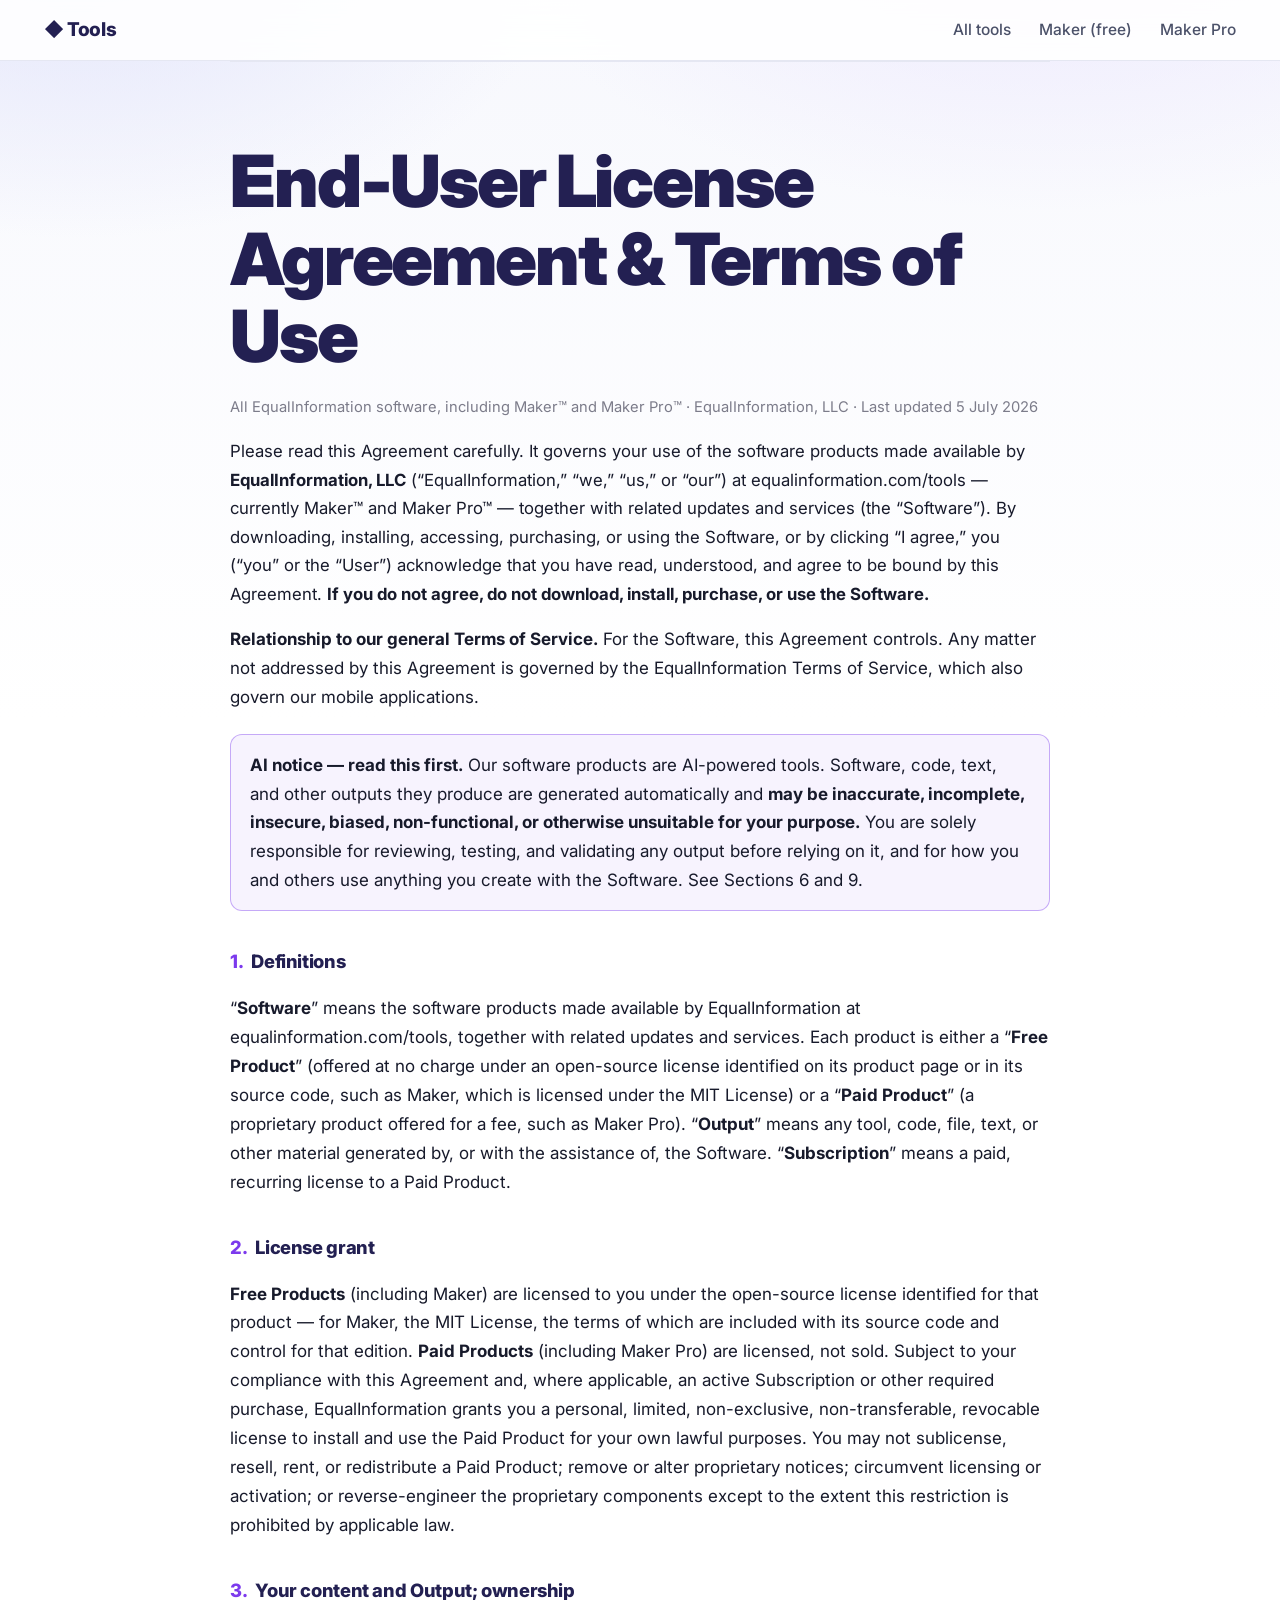
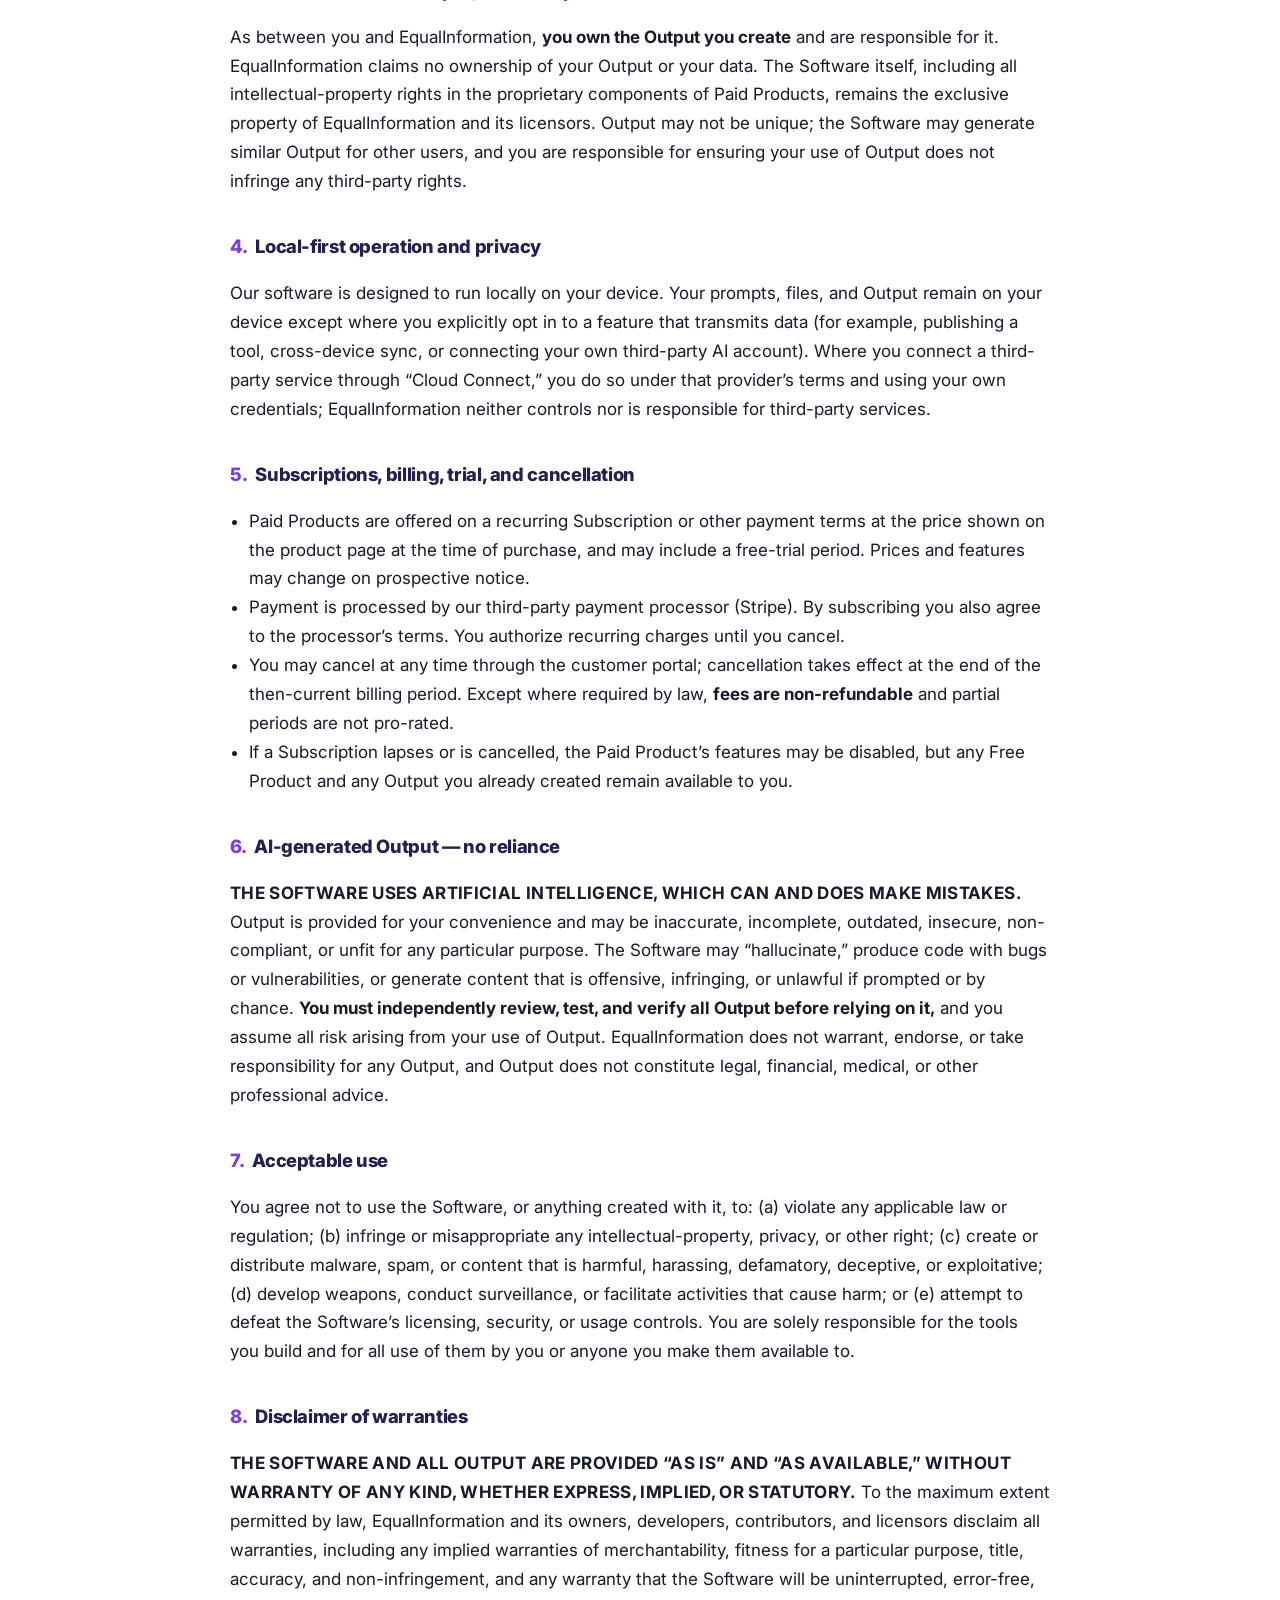
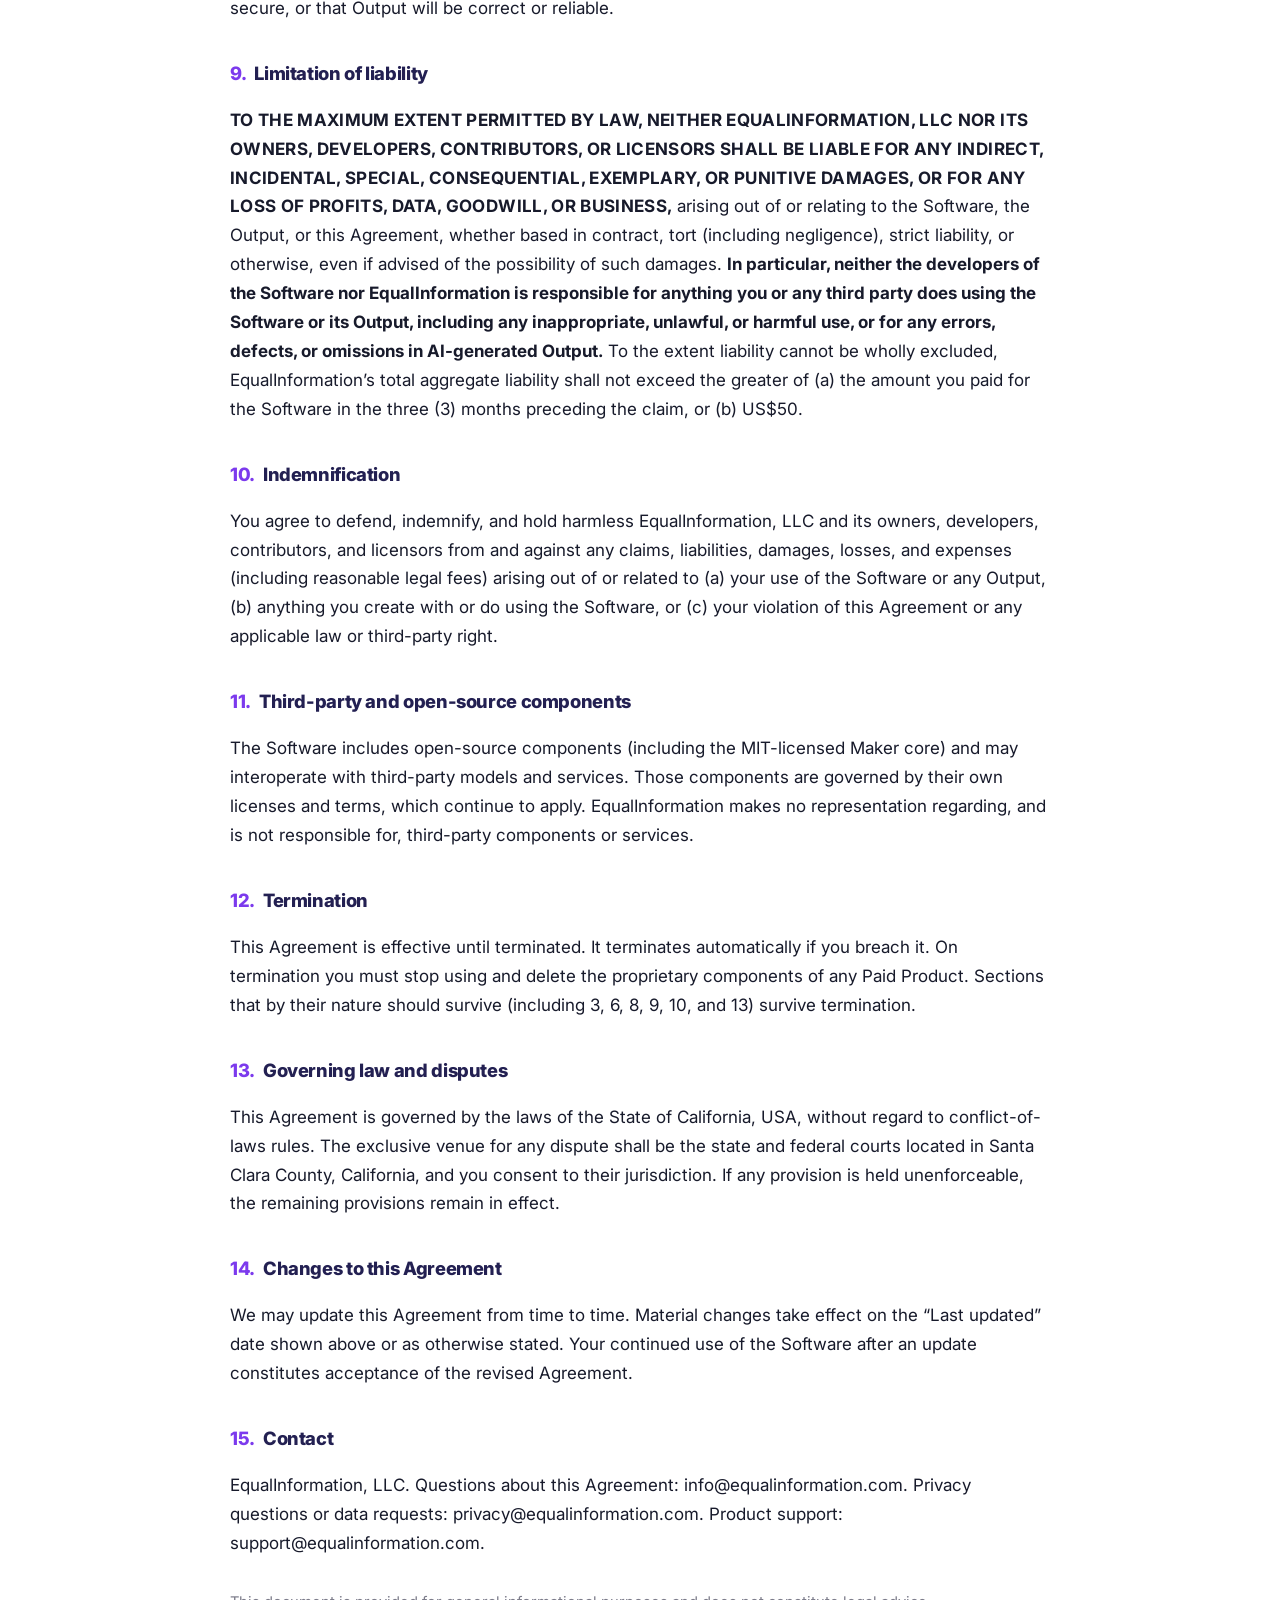
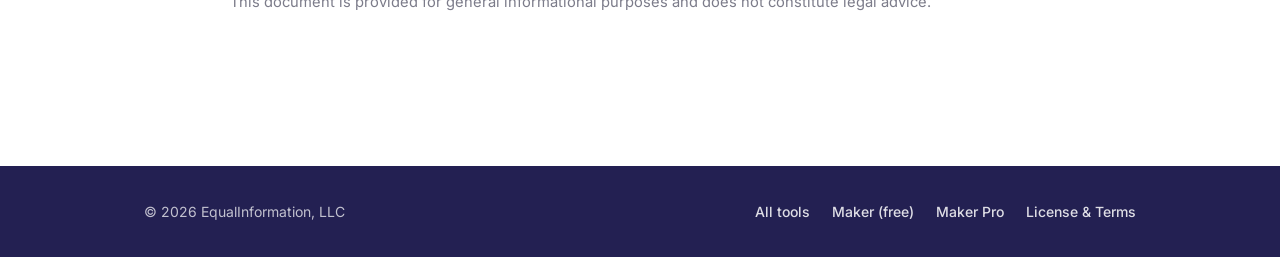
==== commit 3184f0a4: "EULA: state relationship to general Terms of Service Co-Authored-By: Claude Fable 5 <noreply@anthrop" ====
--- a/license.html
+++ b/license.html
@@ -57,6 +57,11 @@
         be bound by this Agreement. <strong>If you do not agree, do not download, install, purchase,
         or use the Software.</strong></p>
 
+      <p><strong>Relationship to our general Terms of Service.</strong> For the Software, this
+        Agreement controls. Any matter not addressed by this Agreement is governed by the
+        EqualInformation <a href="https://equalinformation.com/terms.html">Terms of Service</a>,
+        which also govern our mobile applications.</p>
+
       <div class="callout">
         <strong>AI notice — read this first.</strong> Our software products are AI-powered tools.
         Software, code, text, and other outputs they produce are generated automatically and <strong>may be
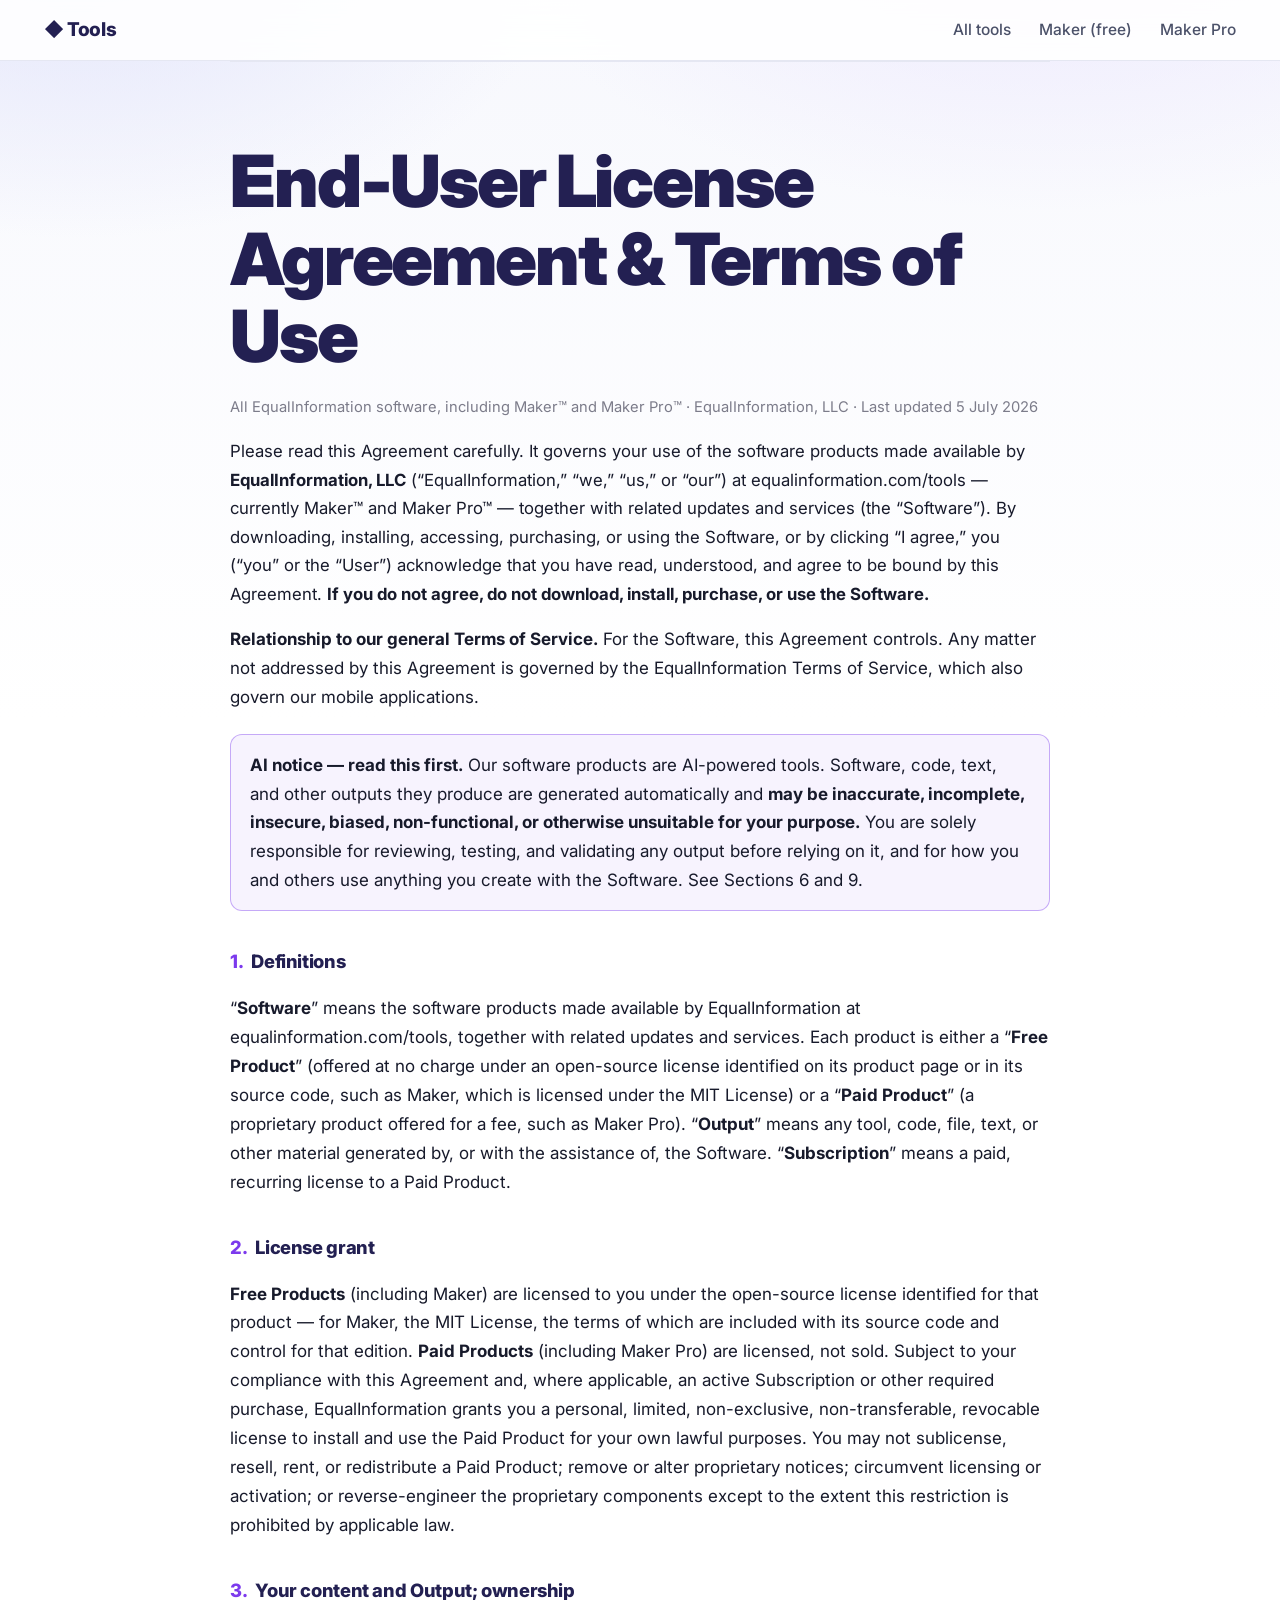
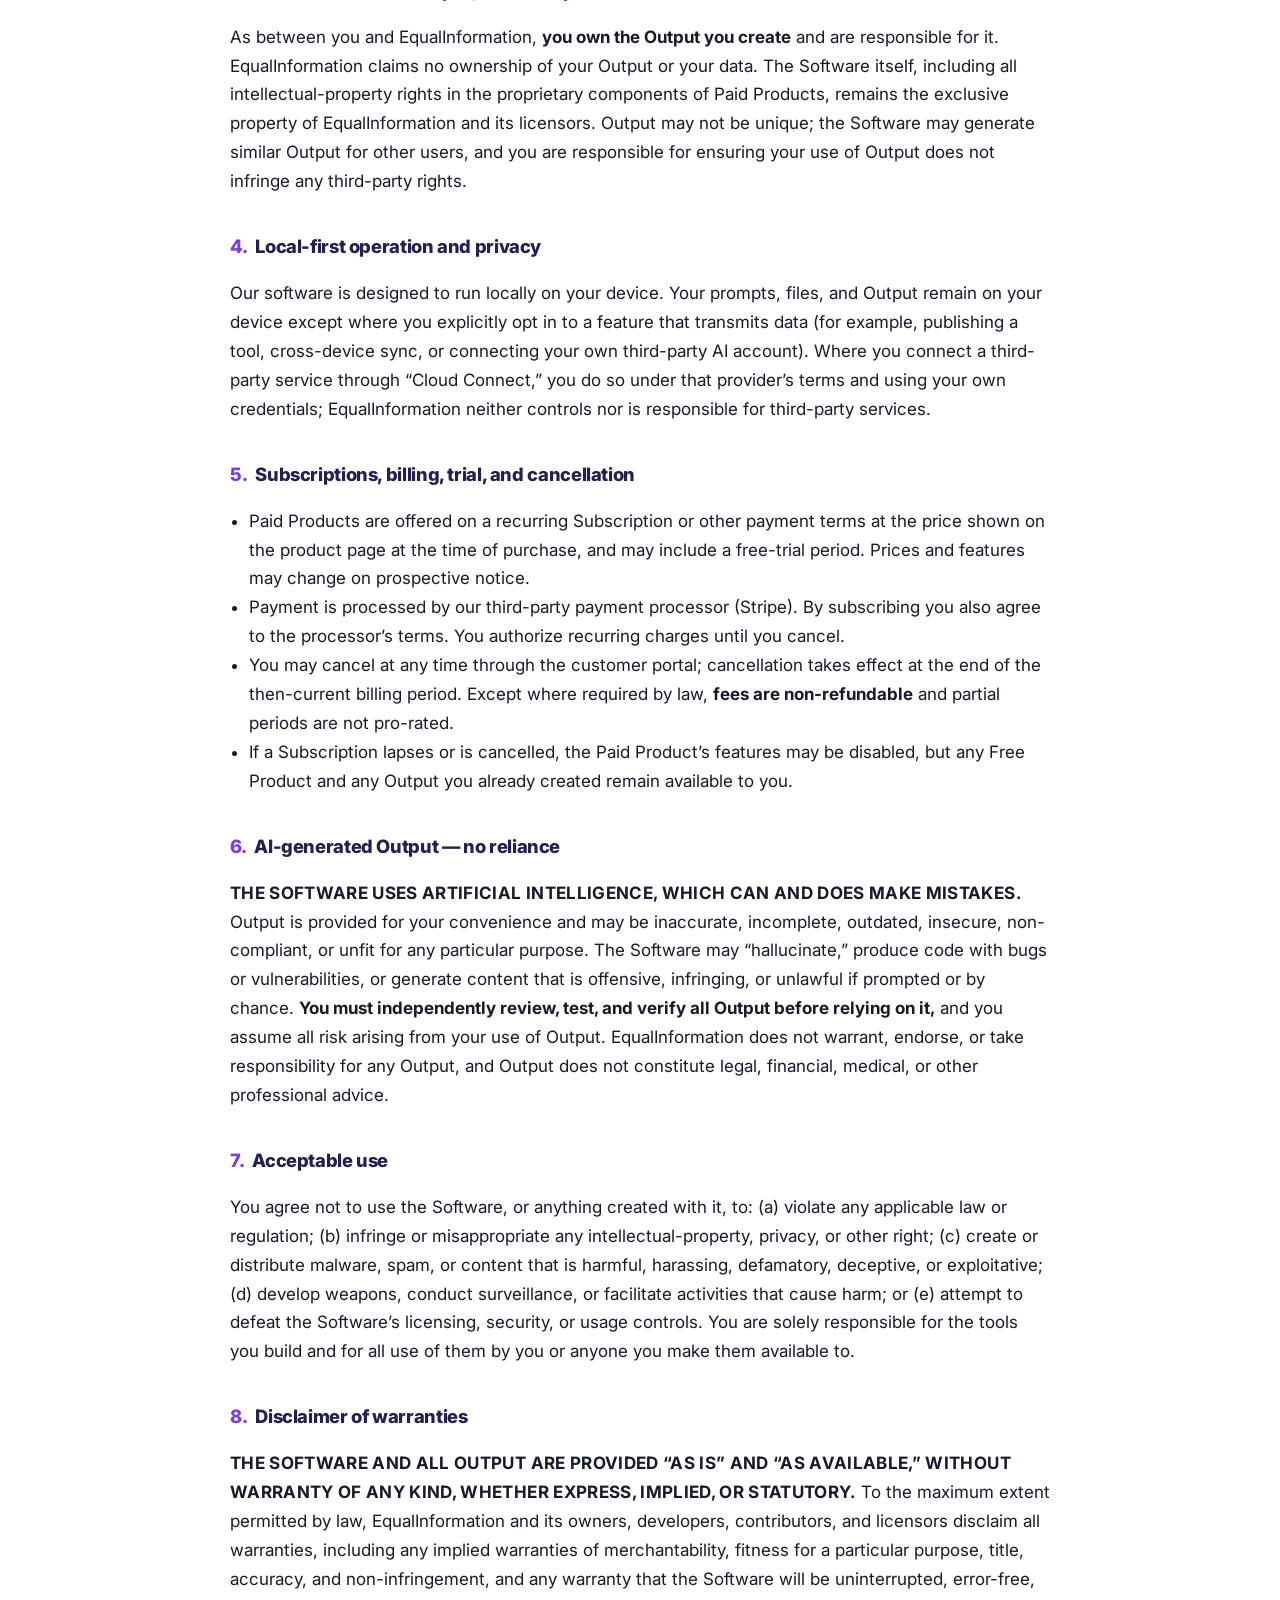
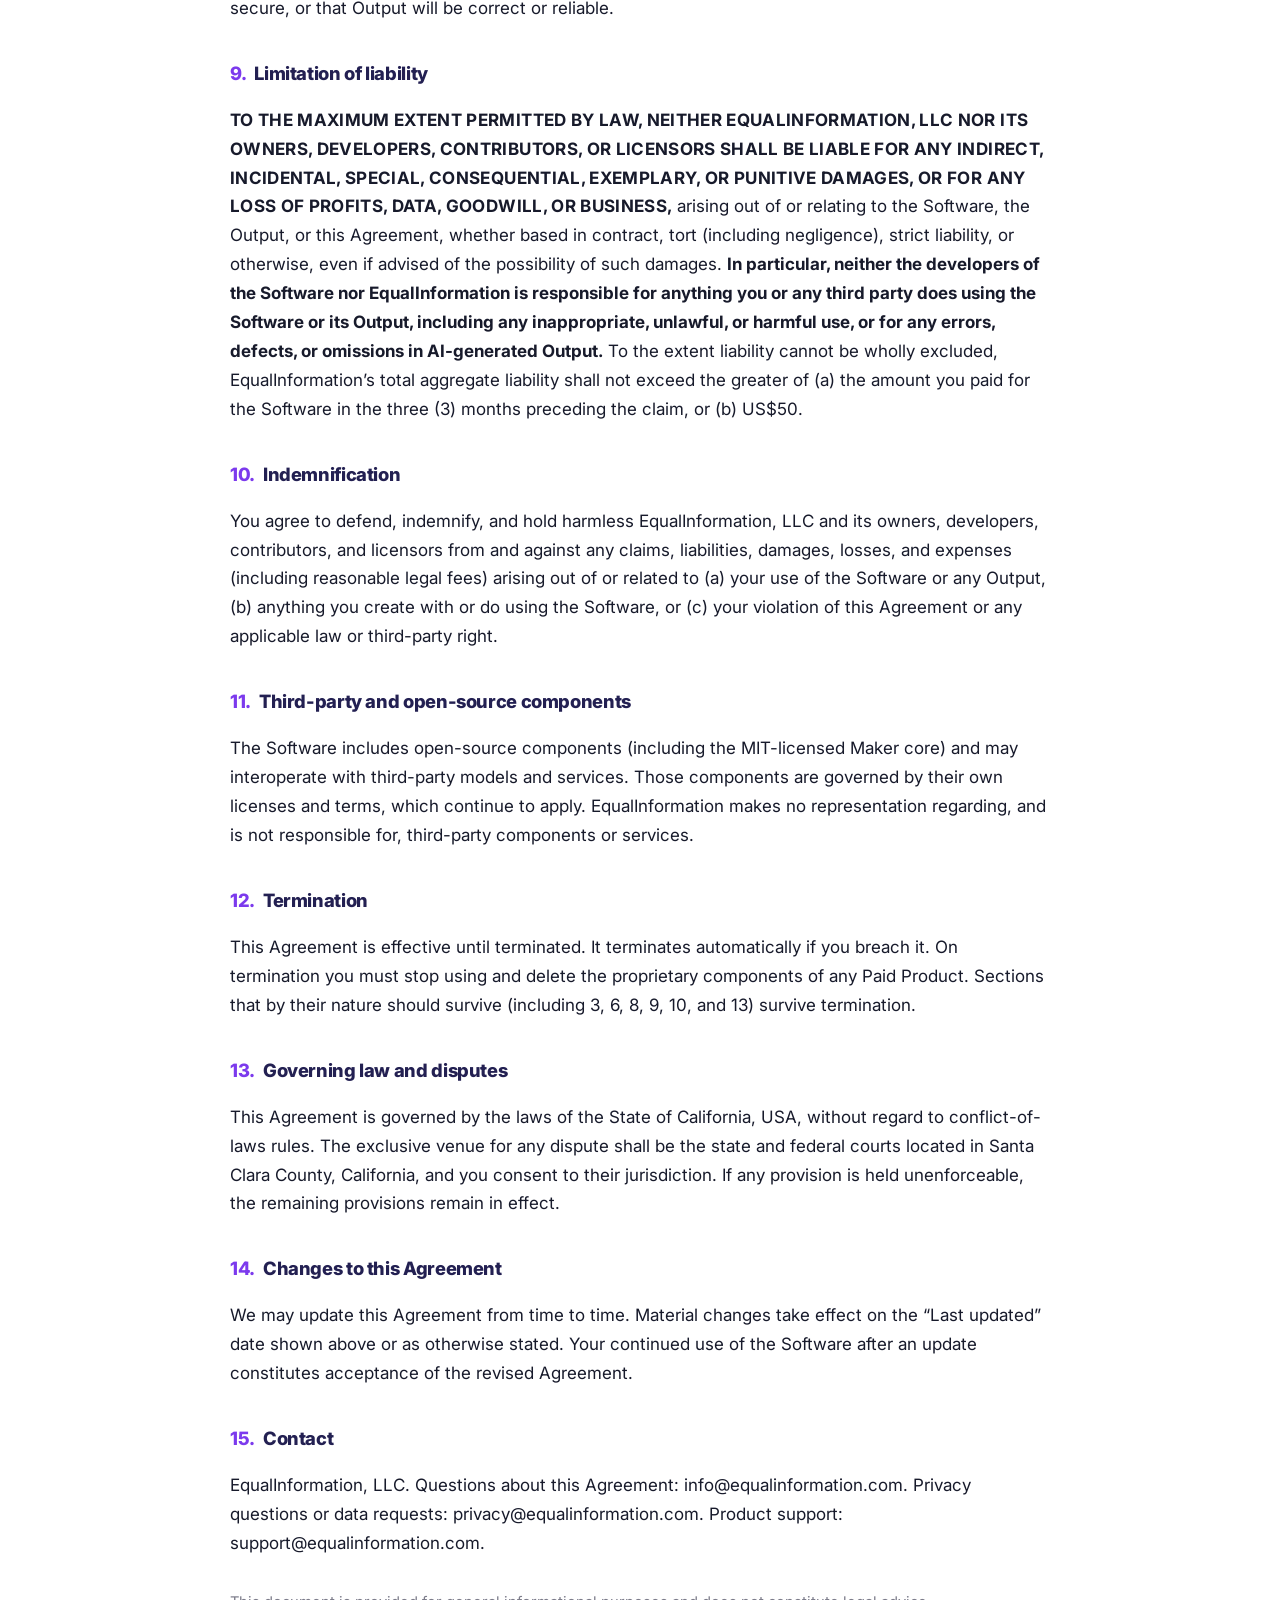
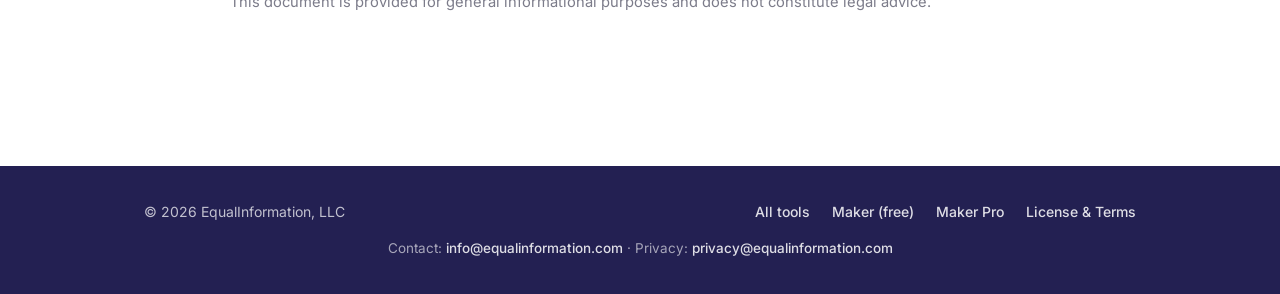
==== commit 325fbcbb: "Add per-page contact emails to footers Co-Authored-By: Claude Fable 5 <noreply@anthropic.com>" ====
--- a/license.html
+++ b/license.html
@@ -218,6 +218,7 @@
         <a href="maker-pro.html">Maker Pro</a>
         <a href="license.html">License &amp; Terms</a>
       </nav>
+      <div class="foot-contact">Contact: <a href="mailto:info@equalinformation.com">info@equalinformation.com</a> · Privacy: <a href="mailto:privacy@equalinformation.com">privacy@equalinformation.com</a></div>
     </div>
   </footer>
 </body>
--- a/styles.css
+++ b/styles.css
@@ -239,3 +239,7 @@
 .foot-inner nav { display: flex; gap: 22px; }
 .foot-inner a { color: rgba(255,255,255,0.85); font-weight: 500; }
 .foot-inner a:hover { color: #fff; }
+.foot-contact {
+  flex-basis: 100%; text-align: center;
+  color: rgba(255,255,255,0.6); font-size: 13.5px;
+}
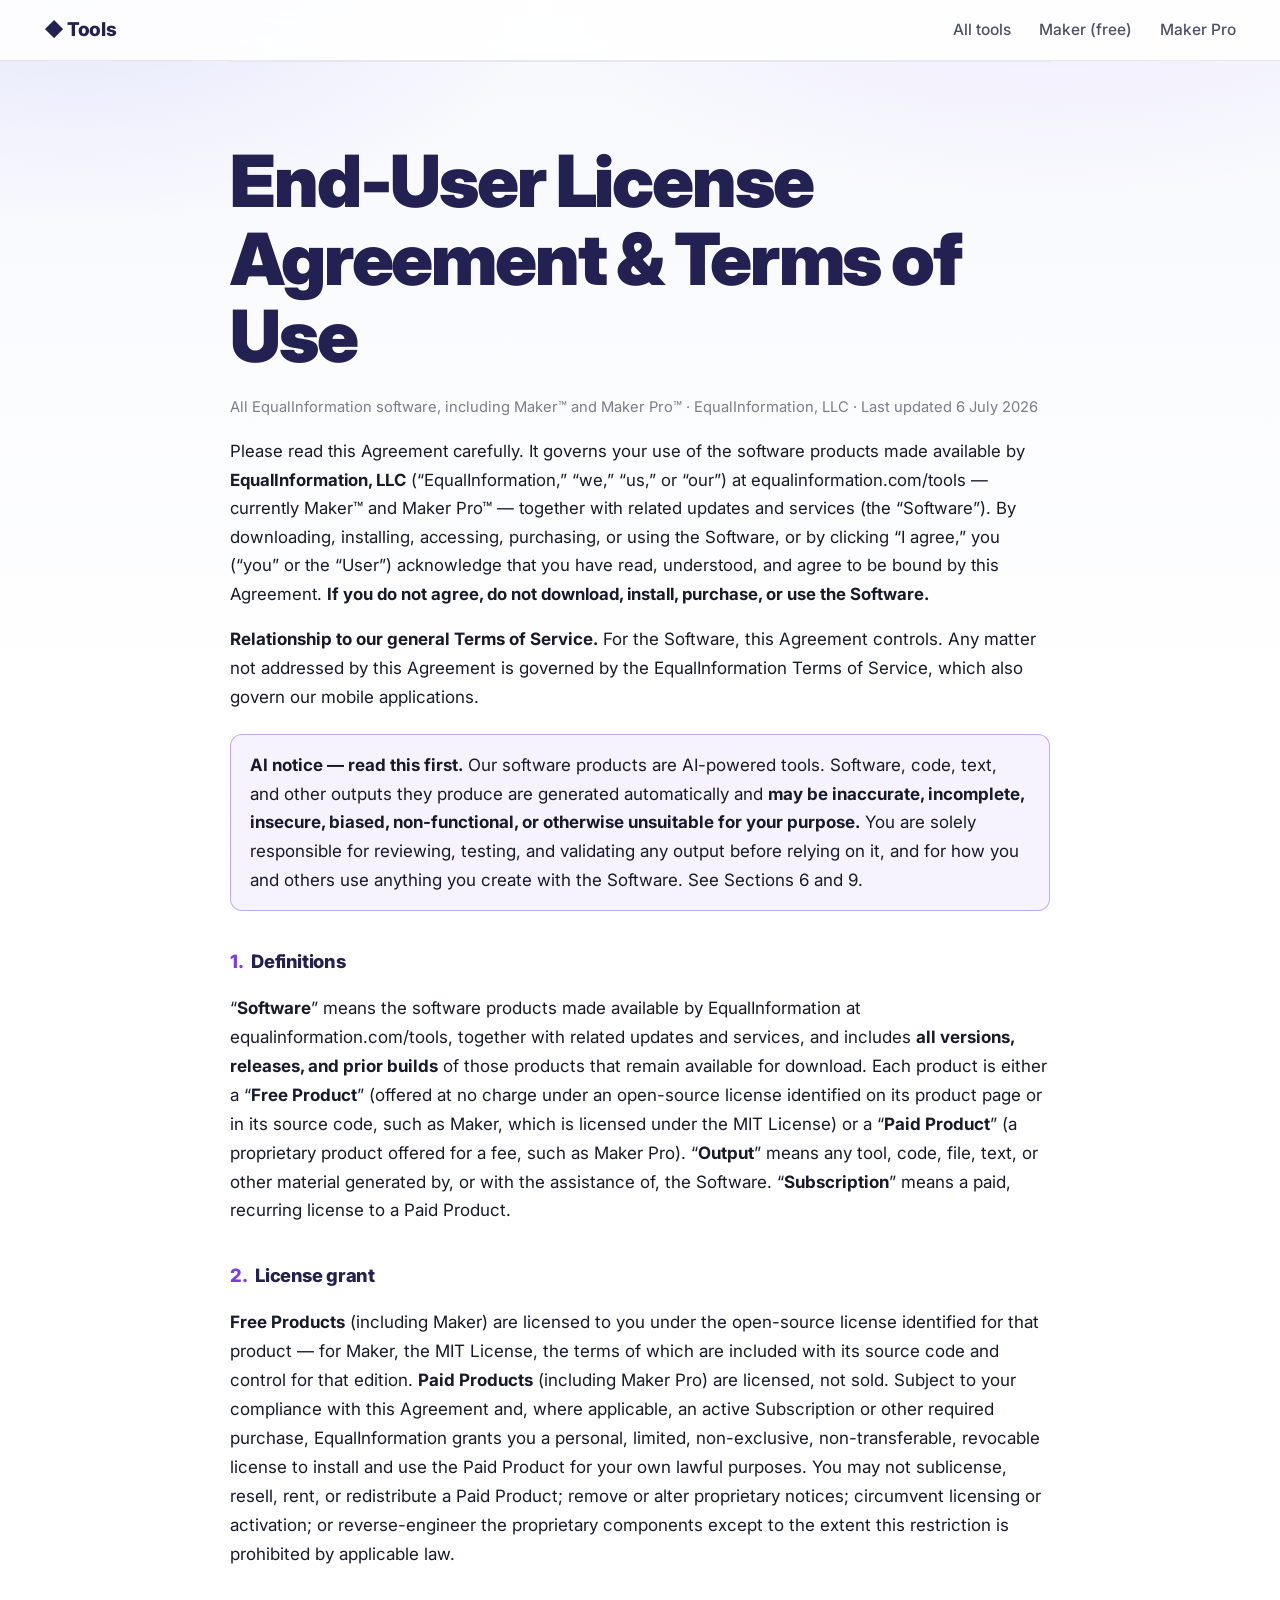
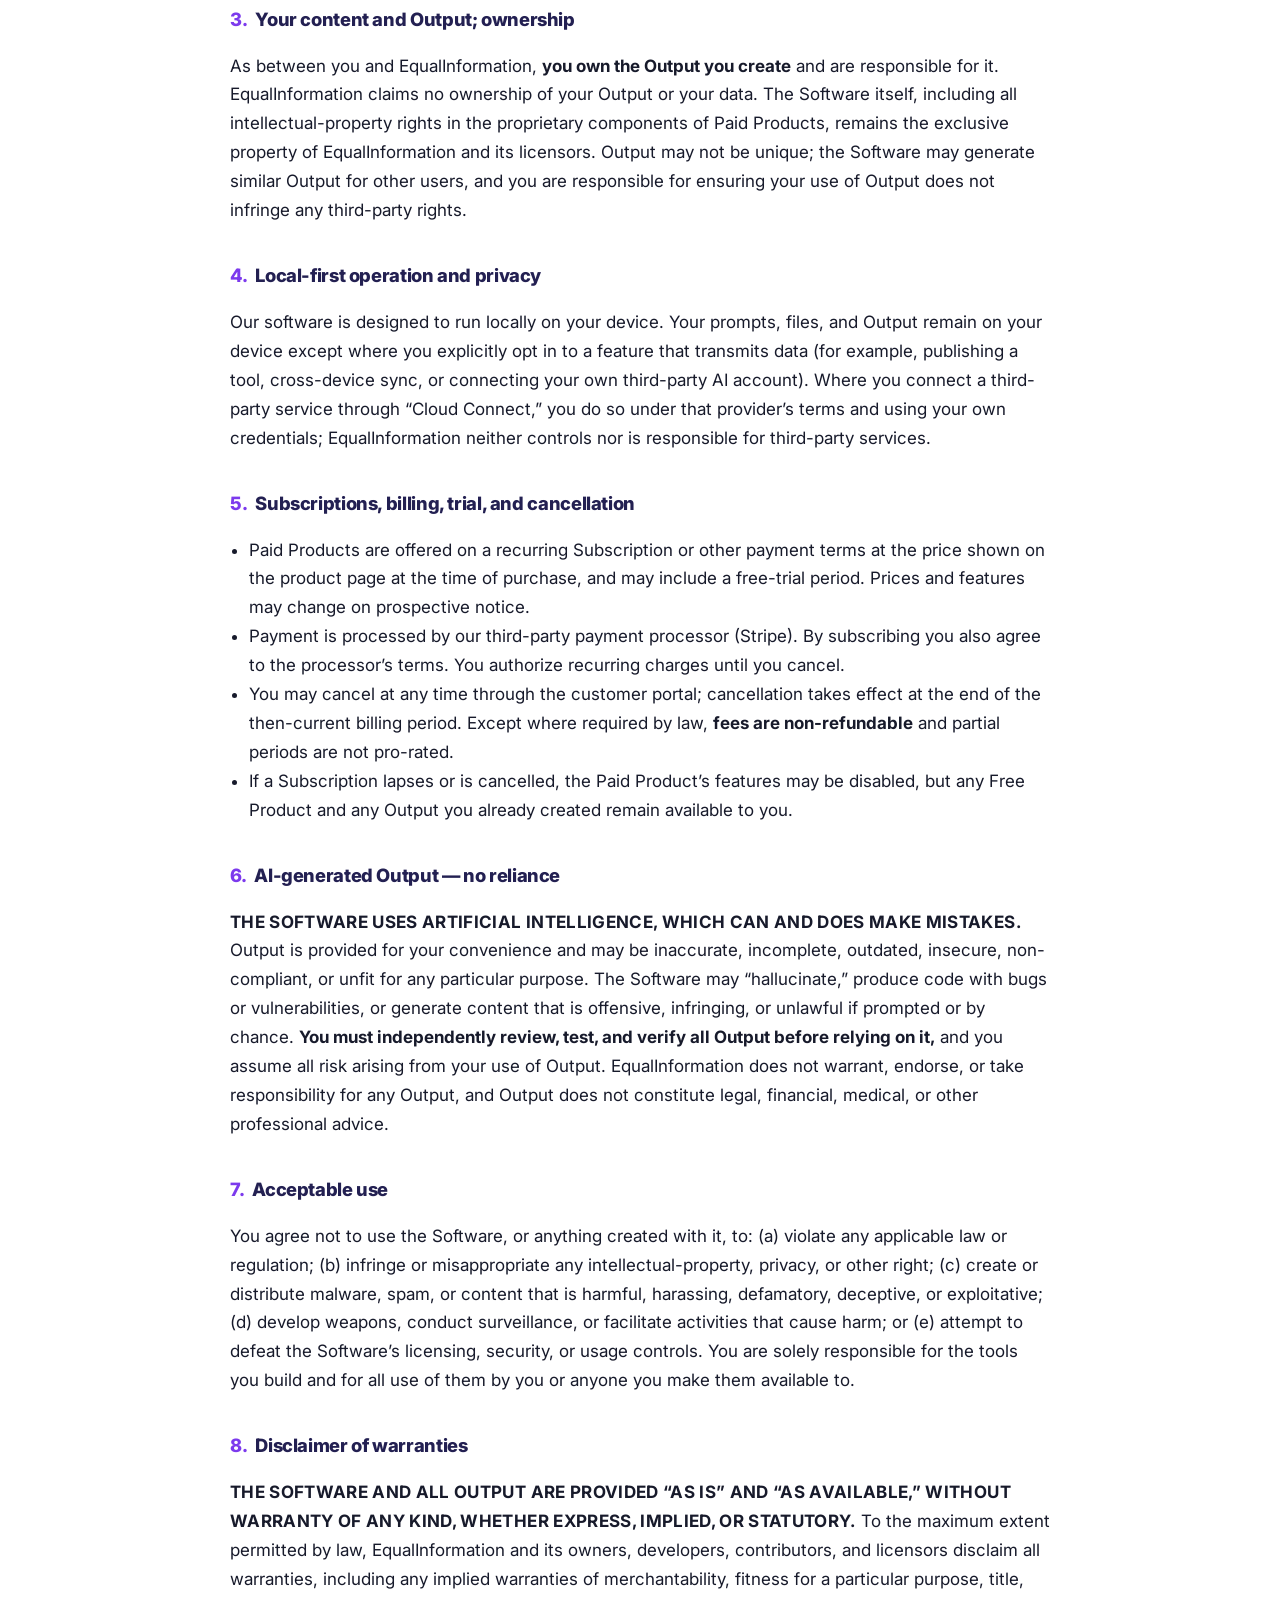
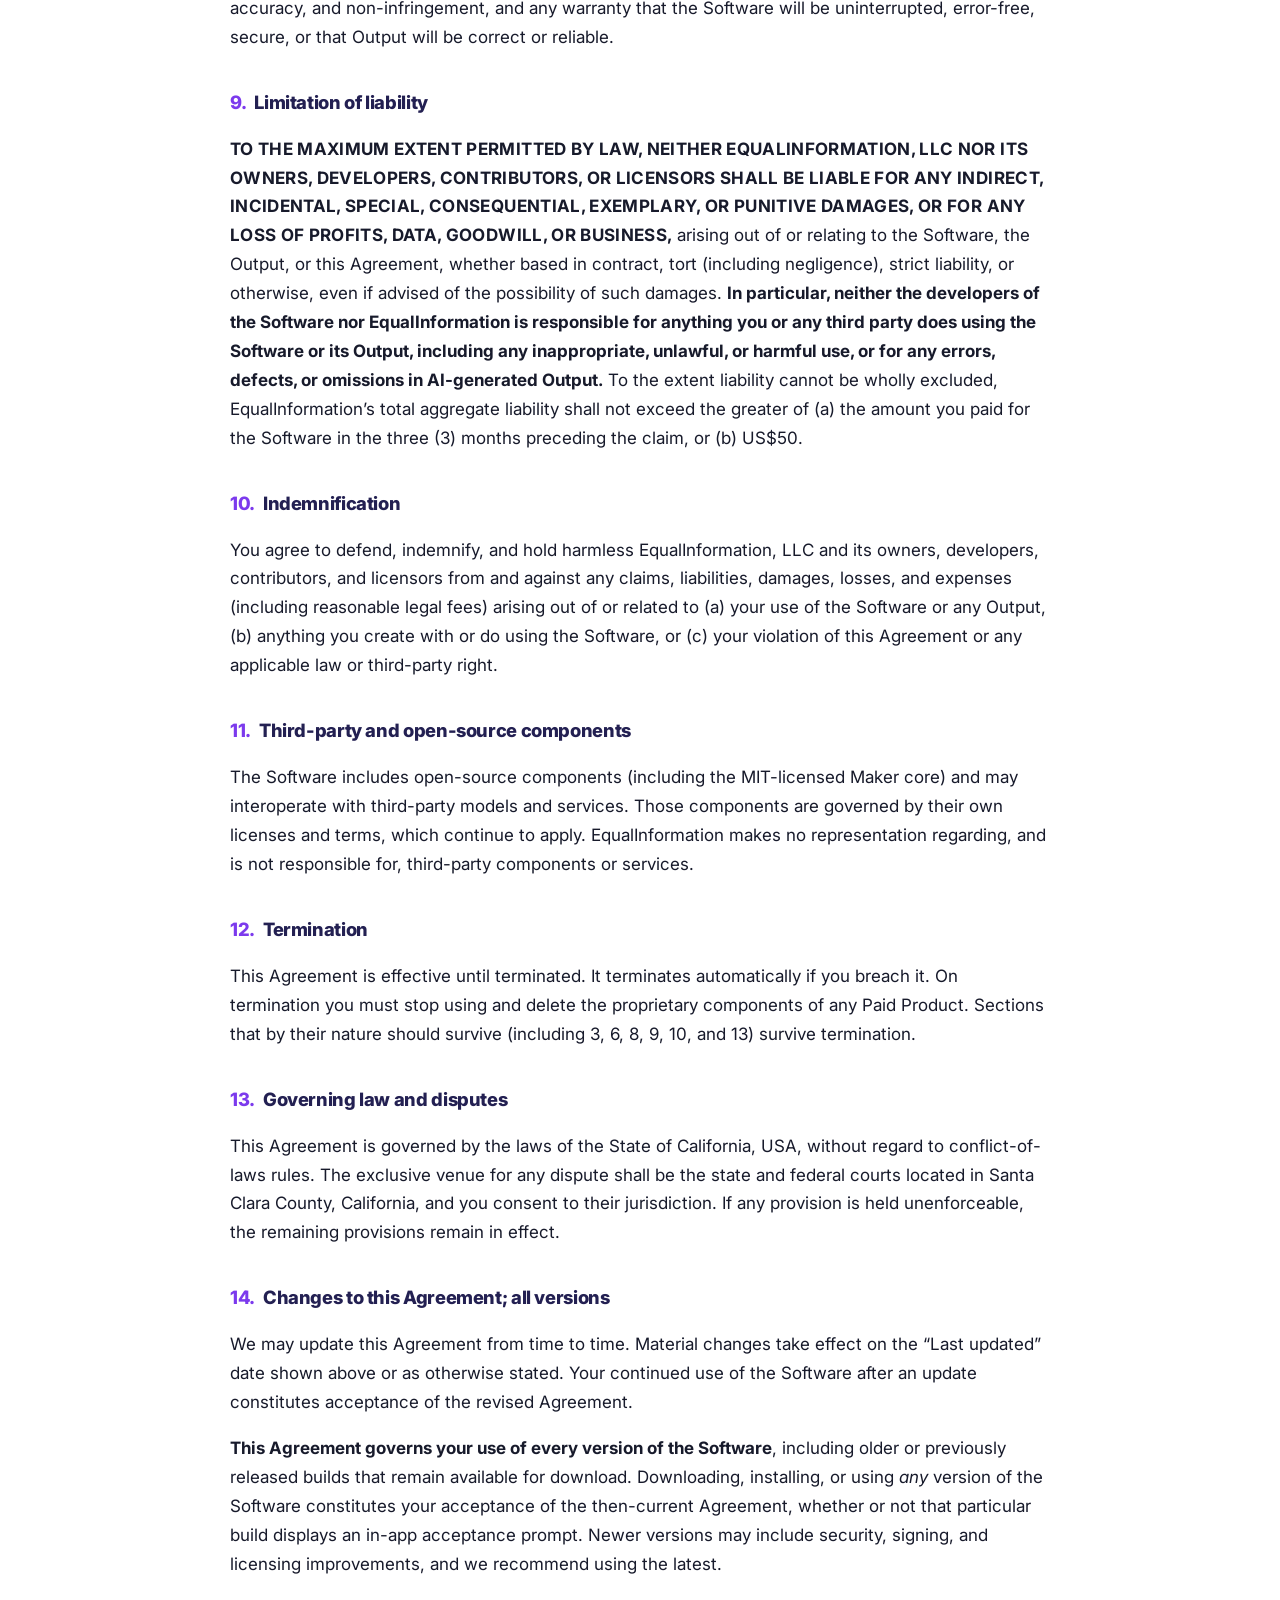
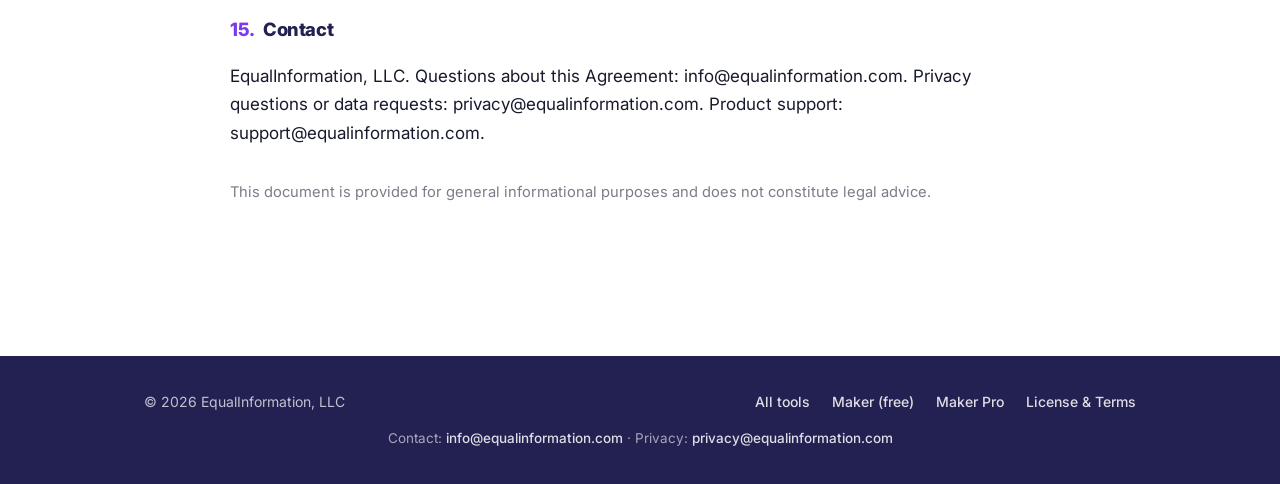
==== commit 9d0c8942: "License: Terms explicitly govern ALL versions (incl. older/pre-gate builds) Software definition now " ====
--- a/license.html
+++ b/license.html
@@ -46,7 +46,7 @@
     <section class="section legal">
       <h1>End-User License Agreement &amp; Terms of Use</h1>
       <p class="meta">All EqualInformation software, including Maker™ and Maker&nbsp;Pro™ ·
-        EqualInformation, LLC · Last updated 5 July 2026</p>
+        EqualInformation, LLC · Last updated 6 July 2026</p>
 
       <p class="lead">Please read this Agreement carefully. It governs your use of the software
         products made available by <strong>EqualInformation, LLC</strong> (“EqualInformation,”
@@ -73,7 +73,9 @@
 
       <h2><span class="n">1.</span>Definitions</h2>
       <p>“<strong>Software</strong>” means the software products made available by EqualInformation
-        at equalinformation.com/tools, together with related updates and services. Each product is
+        at equalinformation.com/tools, together with related updates and services, and includes
+        <strong>all versions, releases, and prior builds</strong> of those products that remain
+        available for download. Each product is
         either a “<strong>Free Product</strong>” (offered at no charge under an open-source license
         identified on its product page or in its source code, such as Maker, which is licensed under
         the MIT License) or a “<strong>Paid Product</strong>” (a proprietary product offered for a
@@ -193,10 +195,16 @@
         courts located in Santa Clara County, California, and you consent to their jurisdiction. If
         any provision is held unenforceable, the remaining provisions remain in effect.</p>
 
-      <h2><span class="n">14.</span>Changes to this Agreement</h2>
+      <h2><span class="n">14.</span>Changes to this Agreement; all versions</h2>
       <p>We may update this Agreement from time to time. Material changes take effect on the “Last
         updated” date shown above or as otherwise stated. Your continued use of the Software after an
         update constitutes acceptance of the revised Agreement.</p>
+      <p><strong>This Agreement governs your use of every version of the Software</strong>, including
+        older or previously released builds that remain available for download. Downloading,
+        installing, or using <em>any</em> version of the Software constitutes your acceptance of the
+        then-current Agreement, whether or not that particular build displays an in-app acceptance
+        prompt. Newer versions may include security, signing, and licensing improvements, and we
+        recommend using the latest.</p>
 
       <h2><span class="n">15.</span>Contact</h2>
       <p>EqualInformation, LLC. Questions about this Agreement:
